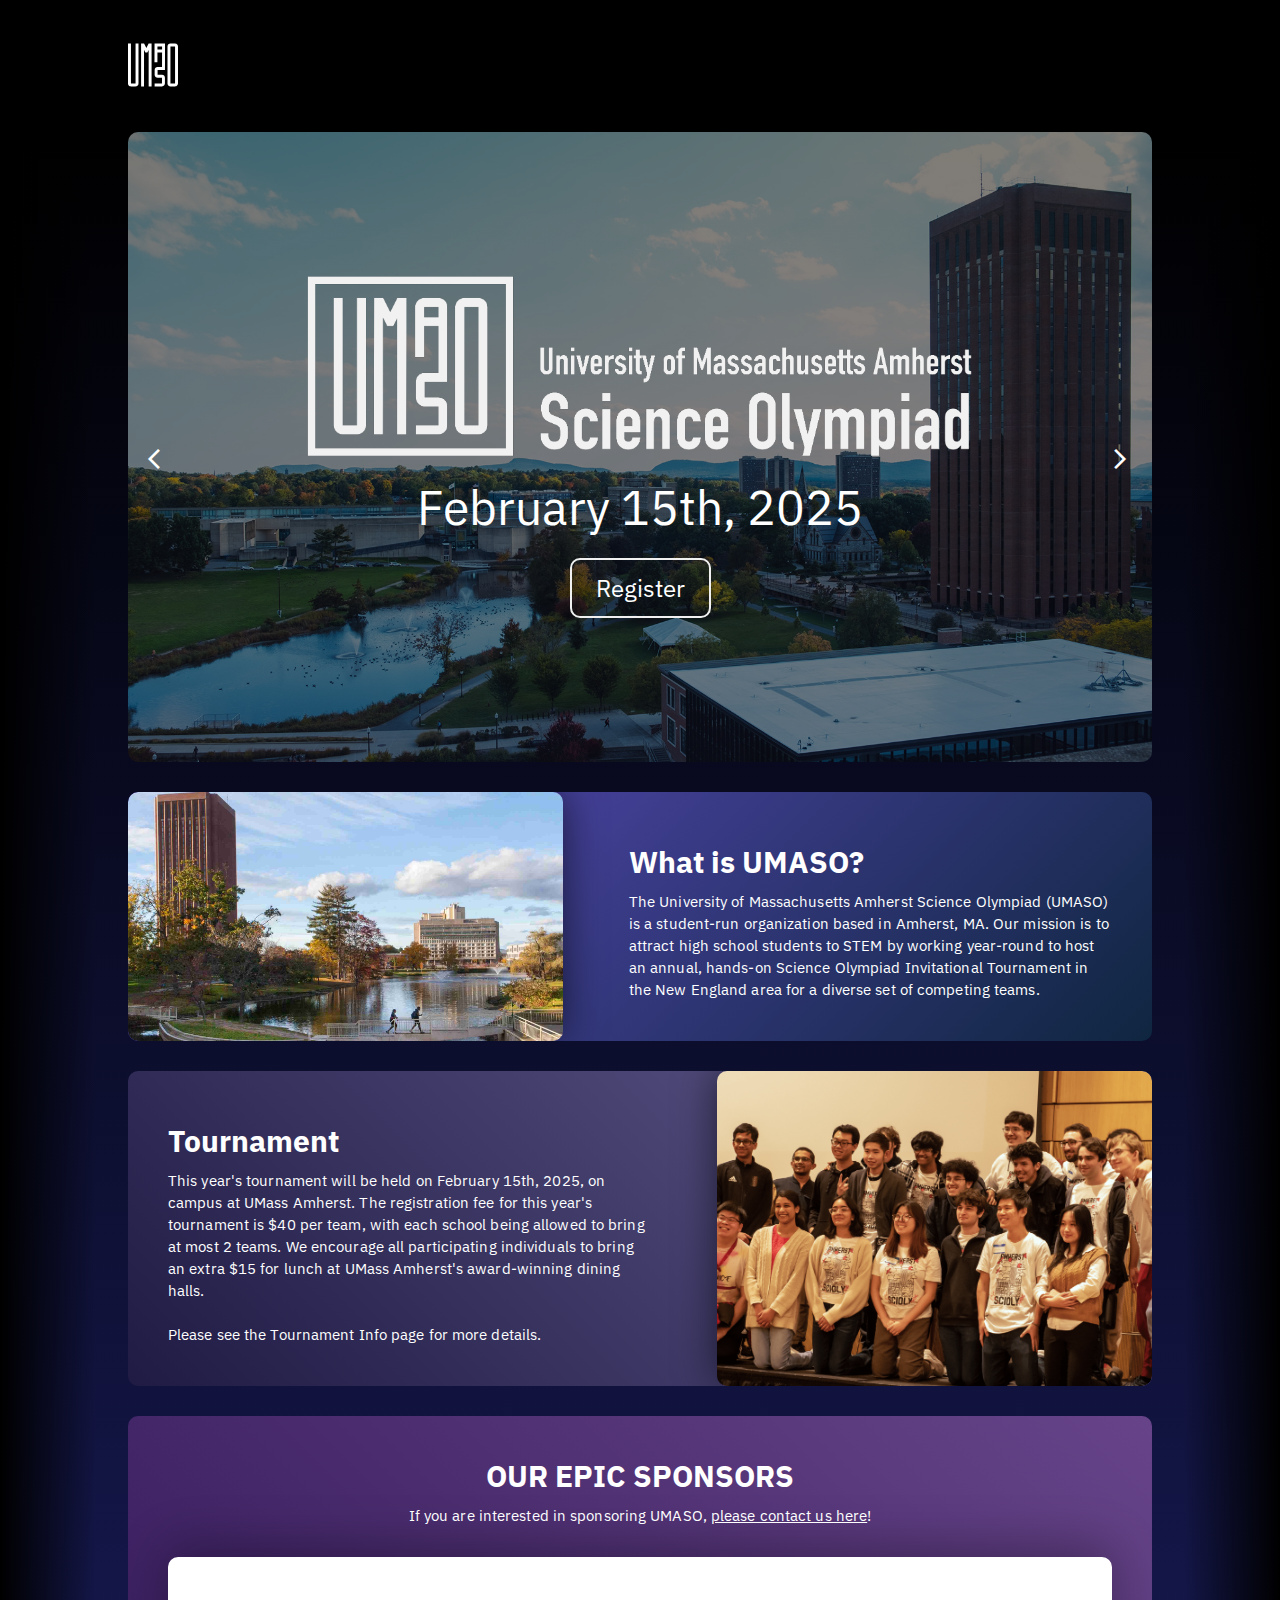
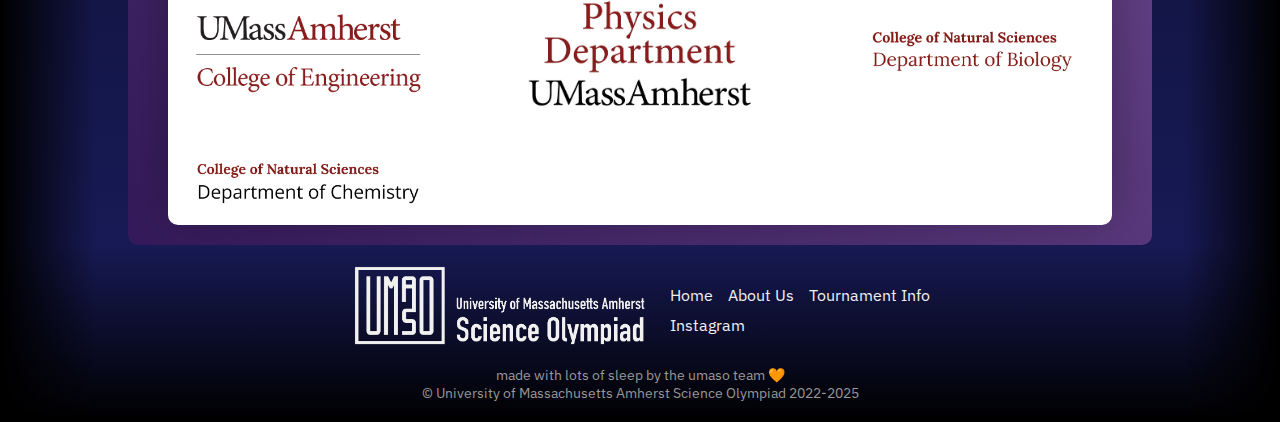
==== index.html @ 90b06471 "center footer on desktop and mobile" ====
<!DOCTYPE html>
<html lang="en">
<head>
    <meta charset="UTF-8">
    <meta name="viewport" content="width=device-width, initial-scale=1.0">
    <title>UMASO</title>
    <link rel="icon" type="image/x-icon" href="/img/umaso/favicon3.png">
    <link rel="stylesheet" href="/styles/main.css">
    <link rel="stylesheet" href="/styles/blocks.css">
    <link rel="stylesheet" href="/styles/grids.css">
    <link rel="stylesheet" href="/styles/hero.css">
    <link rel="stylesheet" href="/styles/navbar.css">
    <link rel="stylesheet" href="/styles/footer.css">
    <link rel="stylesheet" href="/styles/index.css">
    <link rel="preconnect" href="https://fonts.googleapis.com">
    <link rel="preconnect" href="https://fonts.gstatic.com" crossorigin>
    <link rel="stylesheet" href="https://fonts.googleapis.com/css2?family=IBM+Plex+Sans:ital,wght@0,100;0,200;0,300;0,400;0,500;0,600;0,700;1,100;1,200;1,300;1,400;1,500;1,600;1,700&display=swap">
    <link rel="stylesheet" href="https://fonts.googleapis.com/css2?family=Material+Symbols+Outlined:opsz,wght,FILL,GRAD@24,400,0,0" />
</head>
<body> <!-- FOUC style="visibility: hidden;"-->
    <script>0</script> <!-- fix for firefox FOUC -->
<header>
    <!-- nav bar -->
    <section id="nav">
        <div id="navbar" class="navbar"></div>
    </section>
</header>
<main>
    <!-- hero banner -->
    <section id="hero">
        <div class="hero-banner">
            <div class="slideshow-container">
                <div class="slideshow-button-container">
                    <div class="slideshow-button left-button">
                        <div class="button-icon"><span class="button-icon material-symbols-outlined">arrow_back_ios</span></div>
                        <button onclick="slideLeft()"></button>
                    </div>
                    <div class="slideshow-button right-button">
                        <div class="button-icon"><span class="button-icon material-symbols-outlined">arrow_forward_ios</span></div>
                        <button onclick="slideRight()"></button>
                    </div>
                </div>
                <div class="slide">
                    <img src="/img/banner-compressedx2.jpg" alt="umass-banner">
                </div>
                <div class="slide">
                    <img src="/img/umasoteampic2024.jpg" alt="umaso-team-pic">
                </div>
                <div class="slide">
                    <img src="/img/awards.jpg" alt="umaso-awards">
                </div>
            </div>

            <div class="hero-content">
                <div class="logo">
                    <img src="/img/umaso/UMASO-wordmark-transparent.png" alt="University of Massachusetts Science Olympiad">
                </div>
                <p>February 15th, 2025</p>
                <div class="cta">
                    <a href="#" class="cta-button" id="cta-btn">Register</a>
                </div>

            </div>
        </div>
    </section>

    <!-- what is umaso -->
    <section id="about">
        <div class="split-30-70">
            <div class="left">
                <img src="/img/umass_pond.jpg" alt="something">
            </div>
            <div class="right">
                <div class="spaced-content">
                    <h2>What is UMASO?</h2>
                    <p>The University of Massachusetts Amherst Science Olympiad (UMASO) is a student-run organization based in Amherst, MA. Our mission is to attract high school students to STEM by working year-round to host an annual, hands-on Science Olympiad Invitational Tournament in the New England area for a diverse set of competing teams.</p>
                </div>
            </div>
        </div>
    </section>

    <!-- tournament info -->
    <section id="tournament">
        <div class="split-70-30">
            <div class="left">
                <div class="spaced-content">
                    <h2>Tournament</h2>
                    <p>
                        This year's tournament will be held on February 15th, 2025, on campus at UMass Amherst. The registration fee for this year's tournament is $40 per team, with each school being allowed to bring at most 2 teams. We encourage all participating individuals to bring an extra $15 for lunch at UMass Amherst's award-winning dining halls.
                        <br><br>
                        Please see the Tournament Info page for more details.
                    </p>
                </div>
            </div>
            <div class="right">
                <img src="/img/volunteer-min.png" alt="hi">
            </div>
        </div>
    </section>

    <!-- sponsors -->
    <section id="sponsors">
        <div class="full-width">
            <div class="section-header">
                <h2>
                    OUR EPIC SPONSORS
                </h2>
                <p class="sponsor-subtitle">
                    If you are interested in sponsoring UMASO, <span class="blockspam" aria-hidden="true"><a href="fakeemail@gmail.com">fakeemail@gmail.com</a> fake-email2@umass.edu</span> <a href="mailto:umaso-rso@umass.edu">please contact us here</a><!-- fakemailthree@umaso.org -->!
                </p>
            </div>
            <div class="sponsor-image-grid">
                <div class="grid-item"><img src="/img/sponsor/coe-logo.png" alt="1" loading="lazy"></div>
                <div class="grid-item"><img src="/img/sponsor/physics-logo.png" alt="2" loading="lazy"></div>
                <div class="grid-item"><img src="/img/sponsor/bio-logo.png" alt="2" loading="lazy"></div>
                <!-- <div class="grid-item"><img src="img/sponsor/polymer-logo.png" alt="3" loading="lazy"></div> -->
                <div class="grid-item"><img src="/img/sponsor/chem-logo.png" alt="4" loading="lazy"></div>
                <!-- <div class="grid-item"><img src="img/sponsor/florrent-logo.png" alt="5" loading="lazy"></div> -->
                <!-- <div class="grid-item"><img src="img/sponsor/coe-logo.png" alt="6" loading="lazy"></div> -->
            </div>
        </div>
    </section>

</main>
<footer>
    <!-- footer -->
    <section id="foot">
        <div id="footer"></div>
    </section>
    <!-- <section id="footer">
    <div id="footer" class="footer-content"></div>
    <script>
        fetch("/footer.html")
            .then(response => response.text())
            .then(data => document.getElementById("footer").innerHTML = data);
    </script>
    </section> -->

</footer>

<script src="/js/slides.js"></script>
<script src="/js/FOUC.js"></script>
<script src="/js/page_load.js"></script>
<noscript><style>body { visibility: visible; }</style></noscript>

</body>
</html>
---- styles/main.css ----
* {
    margin: 0;
    padding: 0;
    box-sizing: border-box;
    font-family: "IBM Plex Sans", sans-serif;
}

body {
    background-color: #000000;
    overflow-x: hidden;
}

img {
    max-width: 100%;
    display: block;
}

header, main, footer {
    margin: 0;
    padding: 0;
}
---- styles/blocks.css ----
.full-width {
    width: 100%;
    background-color: white;
    padding: 20px 40px;
    border-radius: 10px;
    overflow: hidden;
    margin: 0px 0px;
}

.img-block {
    width: 100%;
    border-radius: 10px;
    overflow: hidden;
    margin: 10px 0px;
}

.img-block img {
    max-height: 300px;
    width: 100%;
    object-fit: cover;
    transform: none;
}

/* shared styles for flexboxes */
.split-30-70, .split-70-30, .split-50-50{
    display: flex;
    flex-wrap: wrap;
    overflow: hidden;
    justify-content: space-between;
    margin: 20px 0px;
    border-radius: 10px;
}

/**********************************************ADDED CSS*****************************************************************/
.split-50-50 .inner-div{
    background-color: #201b44;
    background-image: linear-gradient(45deg, #201b44, #655f92);
    color: white;
    width: 100%;
}
.split-50-50 .left,
.split-50-50 .right {
    flex: 1 0 50%;
    border-radius: 10px;
    overflow: hidden;
    /* margin: 3px 0px; */
    order: 1;
}
.accordion-item{
    --bs-accordion-bg:#201b44;
    --bs-accordion-btn-color: white;
	--bs-accordion-btn-bg: #201b44;
	--bs-accordion-active-color: violet;
	--bs-accordion-active-bg: #201b44;
    border-color: #655f92;
    outline: none;
}
.accordion-body, .accordion{
    background-color: #C772C7;
    color: #201b44;
}
.faq-question{
    margin-bottom: 1rem;
}
.faq-question h3{
    color: #C772C7;
    text-decoration: underline;
    text-underline-offset: 5px;
    padding-bottom: 15px;
}
.faq-question p{
    margin-left: 2px;
    padding-left: 15px;
    border-left: 5px solid #E2B6E2;
    word-spacing: 3px;
    color: #F9F0F9;
    background-color: #676293;
    border-top-right-radius: 15px;
    padding: 10px;
}
.faq-question a{
    text-transform: uppercase;
    font-size: 0.75rem;
    text-decoration: underline;
    text-underline-offset: 2px;
    color: #EEA6F2;
}
.border_everything{
    /* border: 1px solid red; */
    display: flex;
    justify-content: center;
    gap:2rem;
    margin-bottom: 2rem;
    flex-basis: 50%;
}
.border_everything *{
    /* border: 1px solid red; */
    flex-basis: 50%;

}
.event-image{
    background-image: url('https://images.squarespace-cdn.com/content/v1/61e877d7287f1a21357d5b08/93edd94b-eee1-4b0a-80b0-dacbdbe9442c/flat-colorful-design-concept-for-assessment-infographic-idea-of-vector-id1089162344.jpeg');
    background-position: 30%;
    background-size: contain;
    background-repeat: no-repeat;
    height: 300px;
    flex-basis: 50%;
    /* border: 1px solid gray; */
}
.event-memebers{
    text-align: left;
}
.event-memebers h3{
    color: #201b44;
    text-transform: uppercase;
    letter-spacing: 1.5px;
    /* text-decoration: underline;
    text-underline-offset: 6px; */
}
.event-name {
    padding: 0.6rem 0rem;
}
.event-memebers hr{
    margin-top: 5px;
    border: 2.5px solid #201b44;
    /* color: #201b44;
    height: 5px; */
}
.event-memebers p{
    border-left: 5px solid #9F9DE9;
    padding: 0px 5px;
    margin-bottom: 5px;
}
.event-memebers a{
    color: rgb(174, 174, 174);
    margin-left: 1rem;
}
/**********************************************COMPLETED CSS*****************************************************************/

.split-30-70 img, .split-70-30 img {
    max-height: 300px;
    width: 100%;
    object-fit: cover;
    transform: none;
}

.spaced-content {
    padding: 25px;
}

.spaced-content h2 {
    margin-bottom: 10px;
}

/* all split section */
.split-30-70 .left,
.split-30-70 .right,
.split-70-30 .left,
.split-70-30 .right{
    flex: 1 0 100%;
    border-radius: 10px;
    overflow: hidden;
    /* margin: 3px 0px; */
    order: 1;
}

.split-30-70 .left {
    box-shadow: 0 -2px 40px rgba(0,0,0, 0.6);
}

.split-70-30 .right {
    box-shadow: 0 -2px 40px rgba(0,0,0, 0.6);
}

/*smaller sections*/
.split-30-70 .left, .split-70-30 .right {
    order: 2;
}

.section-header {
    text-align: center;
    margin: 20px 0px 30px 0px;
}

/* small banner for about, tournament */

.small-banner {
    position: relative;
    width: 100%;
    margin-bottom: 20px;
}

.small-banner img {
    object-fit: cover;
    width: 100%;
    height: 100%;
    transform: none;
    filter: brightness(50%);
    
}

.small-banner h1 {
    position: absolute;
    text-align: center;
    top: 50%;
    left: 50%;
    transform: translate(-50%, -50%);
    z-index: 2;
    color: white;
}

.small-banner .banner-img {
    border-radius: 20px;
    overflow: hidden;
    height: 300px;
    width: 100%;
    box-shadow: 0 -2px 20px rgba(0,0,0, 0.6);
    background-color: black;
    object-fit: cover;
}

/* .small-banner h3 {
    position: absolute;
    text-align: center;
    top: 70%;
    left: 50%;
    transform: translate(-50%, -50%);
    z-index: 2;
    color: white;
    font-weight: 400;
} */

@media screen and (min-width: 768px) {
    .split-30-70, .split-70-30 {
        margin: 30px 0px 0px;
    }

    .full-width {
        margin: 30px 0px 0px;
    }

    .split-30-70 .left, .split-70-30 .right {
        flex: 0 0 42.5%;
        order: 1;
    }
    
    .split-30-70 .right, .split-70-30 .left {
        flex: 0 0 55%;
        order: 1;
    }

    .split-30-70 img, .split-70-30 img {
        height: 100%;
        max-height: 100%;
    }

    .spaced-content {
        padding: 40px;
    }
}

.split-30-70 p, .split-70-30 p, .full-width p {
    line-height: 22px;
    letter-spacing: 0.1px;
}

@media screen and (min-width: 1024px) {
    .split-30-70 h2, .split-70-30 h2, .full-width h2 {
        font-size: 30px;
        margin: 40px 0px 10px;
    }
}
---- styles/grids.css ----
.sponsor-image-grid {
    display: grid;
    grid-template-columns: 1fr;
    gap: 50px;
    padding: 40px 0 20px 0;
    border-radius: 10px;
    box-shadow: 0 -10px 50px rgba(0,0,0, 0.3);
}

.sponsor-image-grid .grid-item {
    /* width: 100%; */
    height: auto;
    display: flex;
    justify-content: center;
    align-items: center;
}

.sponsor-image-grid .grid-item img {
    /* width: 100%; */
    /* height: auto; */
    max-height: 150px;
    max-width: 50%;
    display: block;
    object-fit: contain;
}

@media screen and (min-width: 768px) {
    .sponsor-image-grid {
        grid-template-columns: repeat(2, 1fr);
    }
    .sponsor-image-grid .grid-item img {
        max-width: 60%;
    }
}

@media screen and (min-width: 1024px) {
    .sponsor-image-grid {
        grid-template-columns: repeat(3, 1fr);
    }
    .sponsor-image-grid .grid-item img {
        max-width: 80%;
    }
}
---- styles/hero.css ----
.hero-banner {
    position: relative;
    height: 70vh;
    min-height: 500px;
    display: flex;
    align-items: center;
    justify-content: center;
    border-radius: 10px;
    overflow: hidden;
}

.slideshow-container {
    width: 100%;
    height: 100%;
    position: relative;
}

.slideshow-button-container {
    z-index: 1;
    color: white;
}

.slideshow-button button {
    position: absolute;
    height: 100%;
    background: none;
    width: 5%;
    border: none;
    opacity: 0;
    transition: 0.5s;
    z-index: 2;
}

.slideshow-button-container .slideshow-button button:hover {
    opacity: 1;
    cursor: pointer;
}

.left-button button {
    background-image: linear-gradient(to right, rgba(255, 255, 255, 0.1), transparent);
    left: 0;
}

.right-button button {
    background-image: linear-gradient(to left, rgba(255, 255, 255, 0.1), transparent);
    right: 0;
}

.slideshow-button span {
    position: absolute;
    top: 50%;
    z-index: 2;
}

.left-button span {
    left: 2%;
}

.right-button span {
    right: 2%;
}

.slide {
    width: 100%;
    height: 100%;
    position: absolute;
    top: 0;
    left: 0;
    right: 0;
    bottom: 0;
    opacity: 0;
    transition: 0.5s ease-in-out;
    transform: translateX(-100%);
}

.slide.initial {
    opacity: 0.5;
    transform: translateX(0);
    transition: none;
}

.slide.active {
    opacity: 0.5;
    transform: translateX(0);
}

.slide.previous {
    transform: translateX(100%);
}

.slide img {
    width: 100%;
    height: 100%;
    object-fit: cover;
}

.hero-content {
    position: absolute;
    text-align: center;
    color: white;
    z-index: 1;
    padding: 0 20px;
}

.hero-content .logo {
    margin-bottom: 1rem;
    margin-left: auto;
    margin-right: auto;
}

.hero-content p {
    font-size: 3rem;
    margin-bottom: 1rem;
}

.hero-content .cta {
    text-align: center;
    z-index: 1;
}

.hero-content .cta-button {
    display: inline-block;
    padding: 12px 24px;
    margin: 4px;
    border: 2px solid #f0f0f0;
    color: white;
    text-decoration: none;
    font-size: 1.5rem;
    transition: 0.5s ease;
    border-radius: 10px;
}

.hero-content .cta-button:hover {
    background-color: rgba(0, 0, 0, 0.5);
}

@media screen and (min-width: 768px) {
    .hero-content {
        /* position: absolute;
        top: auto;
        bottom: 100px;
        left: 0;
        right: 0; */
        text-align: center;
        z-index: 1;
    }

    .hero-content .logo {
        width: 70%;
    }

    .hero-content .cta {
        text-align: center;
    }
}
---- styles/navbar.css ----
.navbar {
    position: relative;
    display: flex;
    justify-content: center;
    align-items: center;
    margin: 20px 0px;
    height: 92px;
}

.navbar-content {
    width: 100%;
    position: relative;
    text-align: center;
    display: grid;
    grid-template-columns: auto 1fr auto;
    padding: 10px 0px;
    border-radius: 10px;
    z-index: 4;
    max-height: 72px;
    /* background-color: black; */
    background-color: none;
}

.navbar-back {
    position: fixed;
    top: 0;
    left: 0;
    height: 0vh;
    width: 100%;
    z-index: 3;
    transition: 0.4s ease-in;
    background-color: black;
}

.navbar-back.active-menu {
    height: 100vh;
}

.navbar-logo {
    width: 50px;
}

.navbar-links {
    transition: opacity 0.4s ease-out, top 0.4s ease 0.4s;
    opacity: 1;
    position: relative;
    display: flex;
    justify-content: center;
    overflow: hidden;
    top: 0%;
}

.navbar-links.hidden {
    opacity: 0;
}

.navbar-links.active-menu {
    transition: top 0.4s ease, opacity 0.4s ease 0.4s;
    opacity: 1;
    top: 150%;
}

.navbar-links ul {
    list-style: none;
    margin: 10px;
    padding: 0;
    display: flex;
    flex-direction: column;
    font-size: 17px;
    height: 100%;
    /* transition: all 0.4s ease 0.4s; */
}

.navbar-links.active-menu ul {
    opacity: 1;
    font-size: 25px;
    max-height: 200px;
}

.navbar-links ul.horizontal {
    flex-direction: row;
}

.navbar-links.active-menu ul.vertical {
    flex-direction: column;
}

.navbar-links ul li {
    margin: 5px 15px;
    height: 100%;
    text-align: left;
    white-space: nowrap;
}

.navbar-links ul li a {
    color: #fff;
    text-decoration: none;
    transition: 0.4s ease;
}

.navbar-links ul li a:hover {
    color: #d62121;
}

.navbar-toggle {
    cursor:pointer;
    user-select: none;
    width: 100%;
    position: relative;
    transition: 0.4s;
    display: flex;
    margin-top: 9px;
    /* justify-content: center; */
    /* align-items: center; */
    flex-direction: column;
}

.navbar-toggle div {
    display: block;
    width: 35px;
    height: 5px;
    background-color: white;
    margin: 3px 0px;
    border-radius: 2px;
    transition: 0.4s;
}

.active-menu #bar1 {
    transform: translate(0, 11px) rotate(45deg);
}

.active-menu #bar2 {
    opacity: 0;
}

.active-menu #bar3 {
    transform: translate(0, -11px) rotate(-45deg);
}

@media screen and (min-width: 768px) {
    .navbar-links {
        transition: 0.4s ease-out;
    }

    .navbar-links ul {
        display: flex;
    }

    .navbar-content {
        width: 90%;
    }

    .navbar-toggle {
        opacity: 0;
        transition: 0.4s ease-out;
        cursor: pointer;
        user-select: none;
        pointer-events: none;
    }

    .navbar-content {
        padding: 10px 0px;
    }
}

@media screen and (min-width: 1024px) {
    .navbar-content {
        width: 80%;
    }
}
---- styles/footer.css ----
#footer {
    background-color: none;
    padding: 20px 40px;
    margin-top: auto;
    display: flex; 
    justify-content: center;
    align-items: center;
    flex-direction: column;
    /* margin: auto; */
}

#footer .copyright {
    width: 100%;
    text-align: center;
    margin-top: 20px;
    font-size: 14px;
    color: #999;
}

.footer-content {
    max-width: 100%;
    /* margin: 10px auto 0 auto; */
    display: flex;
    flex-wrap: wrap;
    flex-direction: column;
    /* justify-content: space-between; */
    align-items: center;
    color: #fff;
}

.footer-content .logo {
    font-size: 24px;
    font-weight: bold;
    /* margin-right: 20px; */
}

.footer-content .logo img {
    width: 300px;
}

.footer-links {
    display: flex;
    flex-direction: column;
}

.footer-links .page-links, .footer-links .social-links {
    display: flex;
    gap: 15px;
    margin-top: 10px;
}

.footer-links .page-links a, .footer-links .social-links a {
    color: #f0f0f0;
    text-decoration: none;
    transition: 0.4s ease;
}

.footer-links .page-links a:hover, .footer-links .social-links a:hover {
    color: #d62121;
}

@media screen and (min-width: 768px) {
    .footer-content {
        max-width: 90%;
        flex-direction: row;
        gap: 20px;
    }
}

@media screen and (min-width: 1024px) {
    .footer-content {
        max-width: 80%;
    }
}
---- styles/index.css ----
main {
    padding: 0% 5%;
    font-size: 14px;
}

.split-30-70 p, .split-70-30 p, .full-width p, .split-30-70 li, .split-70-30 li, .full-width li {
    line-height: 22px;
    letter-spacing: 0.1px;
}

header {
    padding: 0% 5%;
}

@media screen and (min-width: 768px) {
    header {
        padding: 0%;
    }

    main {
        padding: 0 5%;
        font-size: 14.5px;
        background-image: linear-gradient(black, #171a54);
    }

    #footer {
        background-image: 
            linear-gradient(#171a54, #000000);
    }
}

@media screen and (min-width: 1024px) {
    main {
        padding: 0 10%;
        font-size: 15px;
        background-image: 
            linear-gradient(to right, black 0%, transparent 7.5%, transparent 92.5%, black 100%),
            linear-gradient(black, #171a54);
    }

    #footer {
        background-image: 
            linear-gradient(to right, black 0%, transparent 7.5%, transparent 92.5%, black 100%),
            linear-gradient(#171a54, #000000);
    }

    .split-30-70 h2, .split-70-30 h2, .full-width h2 {
        font-size: 30px;
        margin: 10px 0px 10px;
    }
}

@media screen and (min-width: 1600px) {
    body {
        max-width: 1600px;
        margin: 0 auto;
    }
}

/* #sponsors .sponsor-subtitle {
    color: #808080;
} */

/* #about .split-30-70 .left {
    background-color: #ed5053;
} */

/* #about .split-30-70 .right {
    background-color: rgb(136, 28, 28);
    background-color: #b82318;
    color: white;
} */

span.blockspam {
    display: none;
}

a {
    color: white;
}

#about .split-30-70 {
    /* background-color: #ed5053; */
    background-color: #201b44;
    /* background-image: linear-gradient(-45deg, #201b44, #655f92); */
    background-image: linear-gradient(-45deg, #0f2640, #4f45aa 80%);
    color: white;
}

#tournament .split-70-30 {
    /* background-color: #ed5053; */
    background-color: #201b44;
    background-image: linear-gradient(45deg, #201b44, #655f92);
    color: white;
}

#tournament .split-70-30 h2 {
    color: #ff3a44;
    color: white;
}

#about .split-30-70 h2 {
    color: #ff3a44;
    color: white;
}

/* #tournament .split-70-30 .left {
    background-color: white;
    color: rgb(136, 28, 28);
    color: #b82318;
}

#tournament .split-70-30 .right {
    background-color: #9674e1;
} */

#sponsors .full-width {
    /* background-color: #595481; */
    background-image: linear-gradient(45deg, #341a5a, #674489);
    color: white;
}

#sponsors .full-width h2 {
    color: white;
}

#sponsors .full-width .sponsor-image-grid {
    background-color: white;
}

#registration .split-70-30 {
    background-color: #201b44;
    /* background-image: linear-gradient(-45deg, #0f2640, #4f45aa 80%); */
    background-image: linear-gradient(-45deg, #154882, #7a70cd 80%);
    color: white;
}

#format .split-30-70 {
    background-color: #201b44;
    background-image: linear-gradient(45deg, #8b5272, #2a2458);
    color: white;
}

#merch .split-70-30 {
    background-color: #201b44;
    background-image: linear-gradient(45deg, #8c215e, #250743);
    color: white;
}

/* color scheme:
- red: #F5373B
- blue: #3C9FD9
- light gray: #f0f0f0
- gray: #e0e0e0 
- dark gray: #808080
- dark navy/purple: #15163B*/
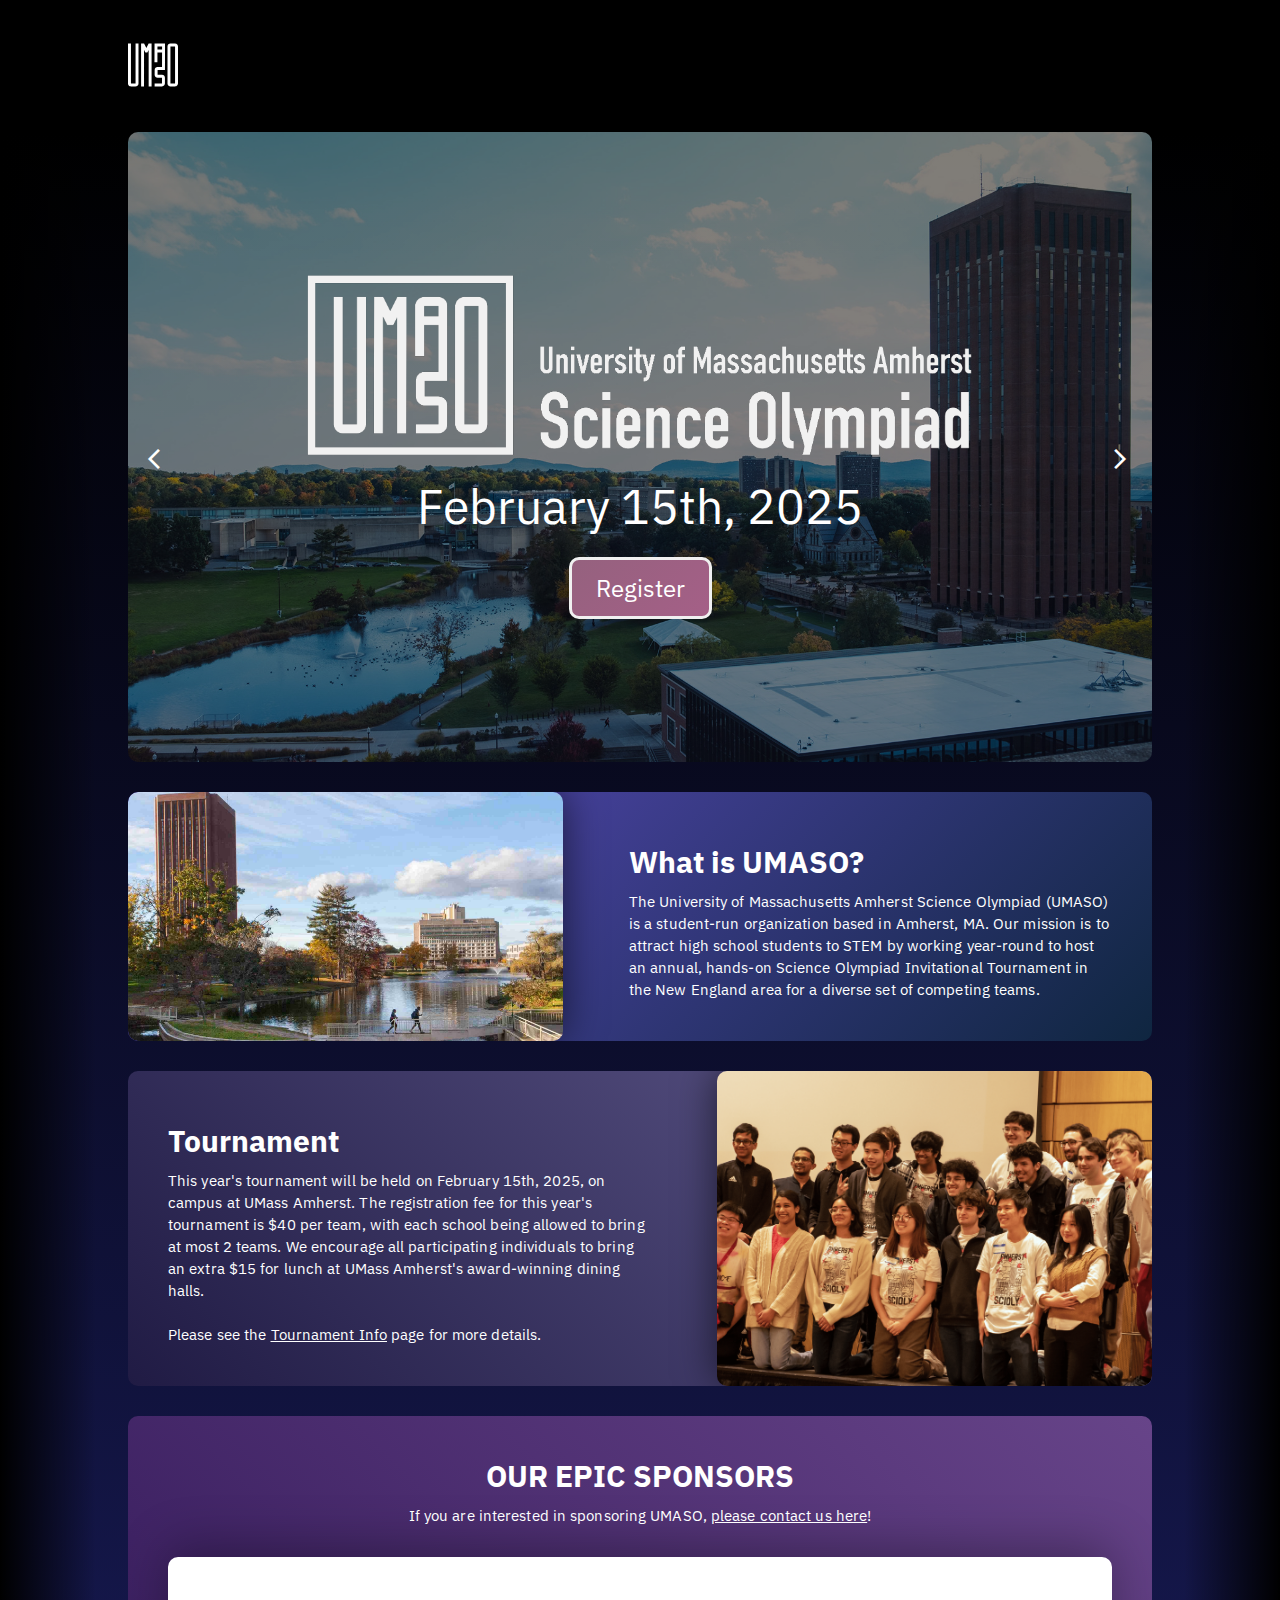
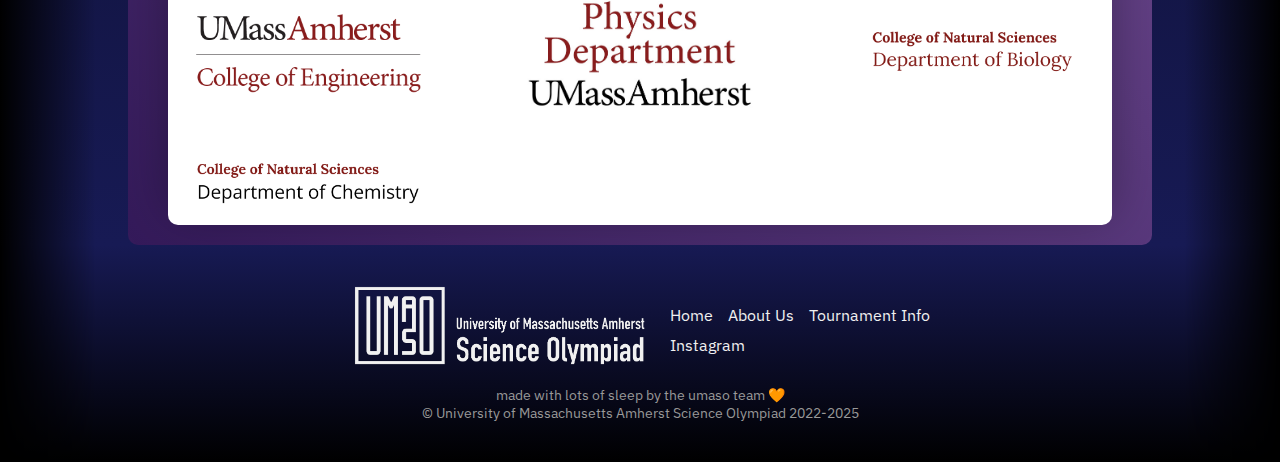
==== commit 4af47e49: "rename lots of css classes and reorganize css, also add styling to buttons on home hero" ====
--- a/index.html
+++ b/index.html
@@ -21,13 +21,13 @@
     <script>0</script> <!-- fix for firefox FOUC -->
 <header>
     <!-- nav bar -->
-    <section id="nav">
-        <div id="navbar" class="navbar"></div>
+    <section class="home-navbar">
+        <div id="navbar-container" class="navbar"></div>
     </section>
 </header>
 <main>
     <!-- hero banner -->
-    <section id="hero">
+    <section class="home-hero">
         <div class="hero-banner">
             <div class="slideshow-container">
                 <div class="slideshow-button-container">
@@ -57,7 +57,7 @@
                 </div>
                 <p>February 15th, 2025</p>
                 <div class="cta">
-                    <a href="#" class="cta-button" id="cta-btn">Register</a>
+                    <a href="#" class="cta-button cta-button-fill" id="cta-btn">Register</a>
                 </div>
 
             </div>
@@ -65,7 +65,7 @@
     </section>
 
     <!-- what is umaso -->
-    <section id="about">
+    <section class="home-about">
         <div class="split-30-70">
             <div class="left">
                 <img src="/img/umass_pond.jpg" alt="something">
@@ -80,7 +80,7 @@
     </section>
 
     <!-- tournament info -->
-    <section id="tournament">
+    <section class="home-tournament">
         <div class="split-70-30">
             <div class="left">
                 <div class="spaced-content">
@@ -88,7 +88,7 @@
                     <p>
                         This year's tournament will be held on February 15th, 2025, on campus at UMass Amherst. The registration fee for this year's tournament is $40 per team, with each school being allowed to bring at most 2 teams. We encourage all participating individuals to bring an extra $15 for lunch at UMass Amherst's award-winning dining halls.
                         <br><br>
-                        Please see the Tournament Info page for more details.
+                        Please see the <a href="/tournament/">Tournament Info</a> page for more details.
                     </p>
                 </div>
             </div>
@@ -99,7 +99,7 @@
     </section>
 
     <!-- sponsors -->
-    <section id="sponsors">
+    <section class="home-sponsors">
         <div class="full-width">
             <div class="section-header">
                 <h2>
@@ -123,19 +123,9 @@
 
 </main>
 <footer>
-    <!-- footer -->
-    <section id="foot">
-        <div id="footer"></div>
+    <section class="home-footer">
+        <div id="footer-container" class="footer"></div>
     </section>
-    <!-- <section id="footer">
-    <div id="footer" class="footer-content"></div>
-    <script>
-        fetch("/footer.html")
-            .then(response => response.text())
-            .then(data => document.getElementById("footer").innerHTML = data);
-    </script>
-    </section> -->
-
 </footer>
 
 <script src="/js/slides.js"></script>
--- a/styles/main.css
+++ b/styles/main.css
@@ -5,9 +5,22 @@
     font-family: "IBM Plex Sans", sans-serif;
 }
 
+header {
+    padding: 0% 5%;
+}
+
+main {
+    padding: 0% 5%;
+    font-size: 14px;
+}
+
 body {
     background-color: #000000;
     overflow-x: hidden;
+}
+
+footer {
+    padding: 0;
 }
 
 img {
@@ -15,7 +28,20 @@
     display: block;
 }
 
-header, main, footer {
-    margin: 0;
-    padding: 0;
+a {
+    color: white;
+}
+
+a:hover {
+    color: #ed5053;
+}
+
+h2 {
+    font-size: 25px;
+    margin: 10px 0px 10px;
+}
+
+.split-30-70 p, .split-70-30 p, .full-width p, .split-30-70 li, .split-70-30 li, .full-width li {
+    line-height: 22px;
+    letter-spacing: 0.1px;
 }--- a/styles/blocks.css
+++ b/styles/blocks.css
@@ -230,6 +230,12 @@
     font-weight: 400;
 } */
 
+.three-column {
+    display: flex;
+    justify-content: space-between;
+    align-items: center;
+}
+
 @media screen and (min-width: 768px) {
     .split-30-70, .split-70-30 {
         margin: 30px 0px 0px;
--- a/styles/hero.css
+++ b/styles/hero.css
@@ -1,4 +1,4 @@
-.hero-banner {
+.home-hero .hero-banner {
     position: relative;
     height: 70vh;
     min-height: 500px;
@@ -8,19 +8,16 @@
     border-radius: 10px;
     overflow: hidden;
 }
-
-.slideshow-container {
+.home-hero .slideshow-container {
     width: 100%;
     height: 100%;
     position: relative;
 }
-
-.slideshow-button-container {
+.home-hero .slideshow-button-container {
     z-index: 1;
     color: white;
 }
-
-.slideshow-button button {
+.home-hero .slideshow-button button {
     position: absolute;
     height: 100%;
     background: none;
@@ -30,37 +27,30 @@
     transition: 0.5s;
     z-index: 2;
 }
-
-.slideshow-button-container .slideshow-button button:hover {
+.home-hero .slideshow-button-container .slideshow-button button:hover {
     opacity: 1;
     cursor: pointer;
 }
-
-.left-button button {
+.home-hero .left-button button {
     background-image: linear-gradient(to right, rgba(255, 255, 255, 0.1), transparent);
     left: 0;
 }
-
-.right-button button {
+.home-hero .right-button button {
     background-image: linear-gradient(to left, rgba(255, 255, 255, 0.1), transparent);
     right: 0;
 }
-
-.slideshow-button span {
+.home-hero .slideshow-button span {
     position: absolute;
     top: 50%;
     z-index: 2;
 }
-
-.left-button span {
+.home-hero .left-button span {
     left: 2%;
 }
-
-.right-button span {
+.home-hero .right-button span {
     right: 2%;
 }
-
-.slide {
+.home-hero .slide {
     width: 100%;
     height: 100%;
     position: absolute;
@@ -72,75 +62,81 @@
     transition: 0.5s ease-in-out;
     transform: translateX(-100%);
 }
-
-.slide.initial {
+.home-hero .slide.initial {
     opacity: 0.5;
     transform: translateX(0);
     transition: none;
 }
-
-.slide.active {
+.home-hero .slide.active {
     opacity: 0.5;
     transform: translateX(0);
 }
-
-.slide.previous {
+.home-hero .slide.previous {
     transform: translateX(100%);
 }
-
-.slide img {
+.home-hero .slide img {
     width: 100%;
     height: 100%;
     object-fit: cover;
 }
-
-.hero-content {
+.home-hero .hero-content {
     position: absolute;
     text-align: center;
     color: white;
     z-index: 1;
     padding: 0 20px;
 }
-
-.hero-content .logo {
+.home-hero .hero-content .logo {
     margin-bottom: 1rem;
     margin-left: auto;
     margin-right: auto;
 }
-
-.hero-content p {
+.home-hero .hero-content p {
     font-size: 3rem;
     margin-bottom: 1rem;
 }
-
-.hero-content .cta {
+.home-hero .hero-content .cta {
     text-align: center;
     z-index: 1;
 }
-
-.hero-content .cta-button {
+.home-hero .hero-content .cta-button {
     display: inline-block;
     padding: 12px 24px;
     margin: 4px;
-    border: 2px solid #f0f0f0;
+    border: 3px solid #f0f0f0;
     color: white;
     text-decoration: none;
     font-size: 1.5rem;
+    font-weight: 400;
     transition: 0.5s ease;
     border-radius: 10px;
+    /* background-image: linear-gradient(-45deg, rgba(21, 72, 130, 0.9), rgba(122, 112, 205, 0.9) 80%); */
+    background: linear-gradient(-45deg, rgb(79, 69, 170, 0.6), rgb(103, 68, 137, 0.8), rgb(140, 33, 94, 0.7), rgb(139, 82, 114, 0.9));
+    background-size: 400% 400%;
+    animation: gradient 8s ease infinite;
+    background-color: rgba(240, 240, 240, 1);
 }
 
-.hero-content .cta-button:hover {
-    background-color: rgba(0, 0, 0, 0.5);
+.home-hero .hero-content .cta-button:hover {
+    animation: gradient 4s ease infinite;
+    background-color: rgba(0, 0, 0, 1);
+    color: white;
+}
+
+@keyframes gradient {
+	0% {
+		background-position: 0% 50%;
+	}
+	50% {
+		background-position: 100% 50%;
+	}
+	100% {
+		background-position: 0% 50%;
+	}
 }
 
 @media screen and (min-width: 768px) {
     .hero-content {
-        /* position: absolute;
-        top: auto;
-        bottom: 100px;
-        left: 0;
-        right: 0; */
         text-align: center;
         z-index: 1;
     }
--- a/styles/navbar.css
+++ b/styles/navbar.css
@@ -17,7 +17,6 @@
     border-radius: 10px;
     z-index: 4;
     max-height: 72px;
-    /* background-color: black; */
     background-color: none;
 }
 
@@ -32,7 +31,7 @@
     background-color: black;
 }
 
-.navbar-back.active-menu {
+.navbar-back.navbar-active-menu {
     height: 100vh;
 }
 
@@ -54,7 +53,7 @@
     opacity: 0;
 }
 
-.navbar-links.active-menu {
+.navbar-links.navbar-active-menu {
     transition: top 0.4s ease, opacity 0.4s ease 0.4s;
     opacity: 1;
     top: 150%;
@@ -71,7 +70,7 @@
     /* transition: all 0.4s ease 0.4s; */
 }
 
-.navbar-links.active-menu ul {
+.navbar-links.navbar-active-menu ul {
     opacity: 1;
     font-size: 25px;
     max-height: 200px;
@@ -81,7 +80,7 @@
     flex-direction: row;
 }
 
-.navbar-links.active-menu ul.vertical {
+.navbar-links.navbar-active-menu ul.vertical {
     flex-direction: column;
 }
 
@@ -110,8 +109,6 @@
     transition: 0.4s;
     display: flex;
     margin-top: 9px;
-    /* justify-content: center; */
-    /* align-items: center; */
     flex-direction: column;
 }
 
@@ -125,15 +122,15 @@
     transition: 0.4s;
 }
 
-.active-menu #bar1 {
+.navbar-active-menu #bar1 {
     transform: translate(0, 11px) rotate(45deg);
 }
 
-.active-menu #bar2 {
+.navbar-active-menu #bar2 {
     opacity: 0;
 }
 
-.active-menu #bar3 {
+.navbar-active-menu #bar3 {
     transform: translate(0, -11px) rotate(-45deg);
 }
 
--- a/styles/footer.css
+++ b/styles/footer.css
@@ -1,6 +1,6 @@
-#footer {
+.footer {
     background-color: none;
-    padding: 20px 40px;
+    padding: 40px 40px;
     margin-top: auto;
     display: flex; 
     justify-content: center;
@@ -9,7 +9,7 @@
     /* margin: auto; */
 }
 
-#footer .copyright {
+.footer .copyright {
     width: 100%;
     text-align: center;
     margin-top: 20px;
--- a/styles/index.css
+++ b/styles/index.css
@@ -1,17 +1,3 @@
-main {
-    padding: 0% 5%;
-    font-size: 14px;
-}
-
-.split-30-70 p, .split-70-30 p, .full-width p, .split-30-70 li, .split-70-30 li, .full-width li {
-    line-height: 22px;
-    letter-spacing: 0.1px;
-}
-
-header {
-    padding: 0% 5%;
-}
-
 @media screen and (min-width: 768px) {
     header {
         padding: 0%;
@@ -23,7 +9,7 @@
         background-image: linear-gradient(black, #171a54);
     }
 
-    #footer {
+    .footer {
         background-image: 
             linear-gradient(#171a54, #000000);
     }
@@ -38,7 +24,7 @@
             linear-gradient(black, #171a54);
     }
 
-    #footer {
+    .footer {
         background-image: 
             linear-gradient(to right, black 0%, transparent 7.5%, transparent 92.5%, black 100%),
             linear-gradient(#171a54, #000000);
@@ -57,29 +43,11 @@
     }
 }
 
-/* #sponsors .sponsor-subtitle {
-    color: #808080;
-} */
-
-/* #about .split-30-70 .left {
-    background-color: #ed5053;
-} */
-
-/* #about .split-30-70 .right {
-    background-color: rgb(136, 28, 28);
-    background-color: #b82318;
-    color: white;
-} */
-
-span.blockspam {
+.home-sponsors .sponsor-subtitle .blockspam {
     display: none;
 }
 
-a {
-    color: white;
-}
-
-#about .split-30-70 {
+.home-about .split-30-70 {
     /* background-color: #ed5053; */
     background-color: #201b44;
     /* background-image: linear-gradient(-45deg, #201b44, #655f92); */
@@ -87,66 +55,37 @@
     color: white;
 }
 
-#tournament .split-70-30 {
+.home-tournament .split-70-30 {
     /* background-color: #ed5053; */
     background-color: #201b44;
     background-image: linear-gradient(45deg, #201b44, #655f92);
     color: white;
 }
 
-#tournament .split-70-30 h2 {
-    color: #ff3a44;
+/* .home-tournament .split-70-30 h2 {
     color: white;
 }
 
-#about .split-30-70 h2 {
-    color: #ff3a44;
+.home-about .split-30-70 h2 {
     color: white;
-}
-
-/* #tournament .split-70-30 .left {
-    background-color: white;
-    color: rgb(136, 28, 28);
-    color: #b82318;
-}
-
-#tournament .split-70-30 .right {
-    background-color: #9674e1;
 } */
 
-#sponsors .full-width {
+.home-sponsors .full-width {
     /* background-color: #595481; */
     background-image: linear-gradient(45deg, #341a5a, #674489);
     color: white;
 }
 
-#sponsors .full-width h2 {
+/* .home-sponsors .full-width h2 {
     color: white;
-}
+} */
 
-#sponsors .full-width .sponsor-image-grid {
+.home-sponsors .full-width .sponsor-image-grid {
     background-color: white;
 }
 
-#registration .split-70-30 {
-    background-color: #201b44;
-    /* background-image: linear-gradient(-45deg, #0f2640, #4f45aa 80%); */
-    background-image: linear-gradient(-45deg, #154882, #7a70cd 80%);
-    color: white;
-}
 
-#format .split-30-70 {
-    background-color: #201b44;
-    background-image: linear-gradient(45deg, #8b5272, #2a2458);
-    color: white;
-}
-
-#merch .split-70-30 {
-    background-color: #201b44;
-    background-image: linear-gradient(45deg, #8c215e, #250743);
-    color: white;
-}
-
+/* this is just not true lmao */
 /* color scheme:
 - red: #F5373B
 - blue: #3C9FD9
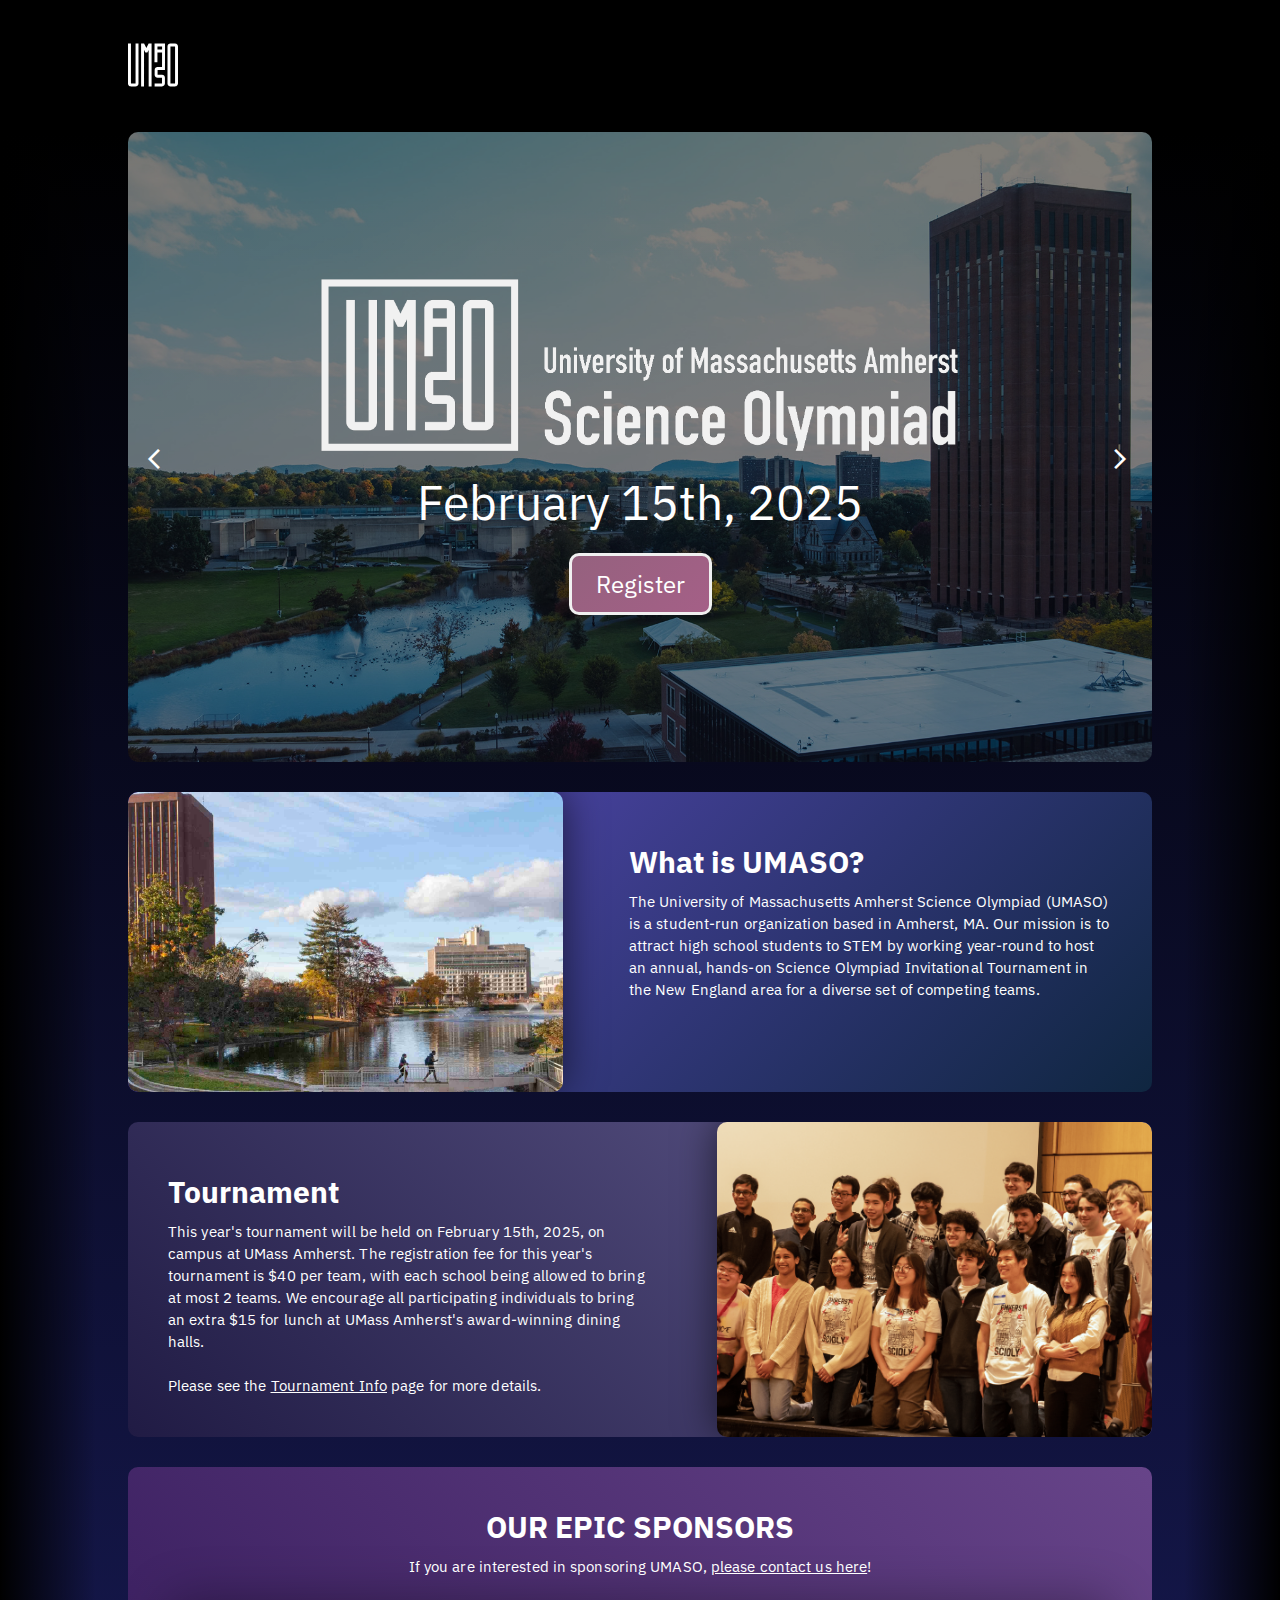
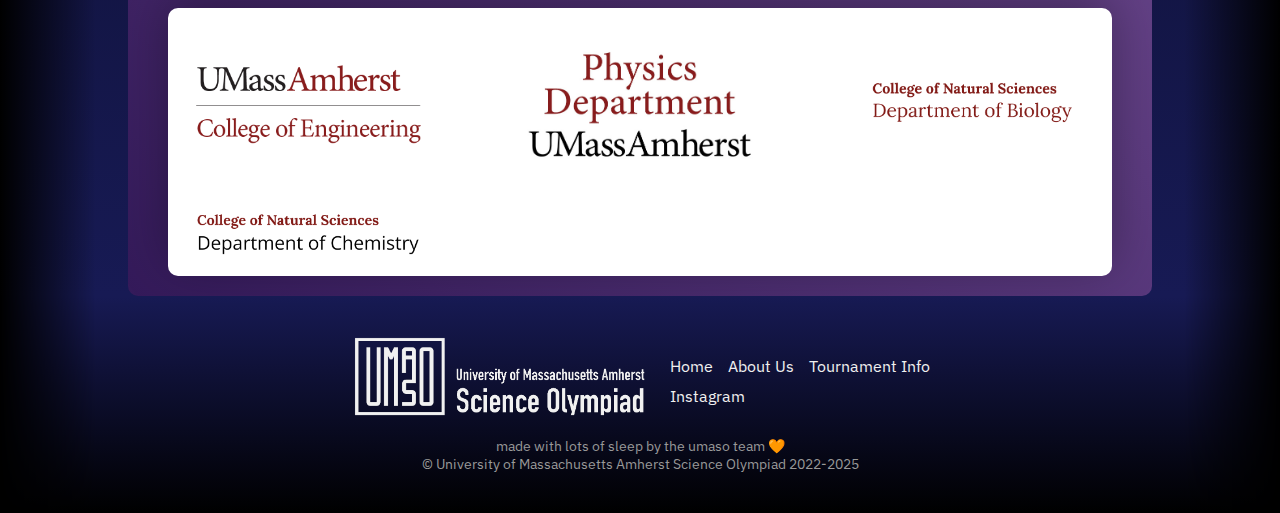
==== commit a0c47c8b: "finish buttons and styling of archive page, also fix issue with images expanding the height of split" ====
--- a/index.html
+++ b/index.html
@@ -68,7 +68,7 @@
     <section class="home-about">
         <div class="split-30-70">
             <div class="left">
-                <img src="/img/umass_pond.jpg" alt="something">
+                <!-- <img src="/img/umass_pond.jpg" alt="something"> -->
             </div>
             <div class="right">
                 <div class="spaced-content">
@@ -93,7 +93,7 @@
                 </div>
             </div>
             <div class="right">
-                <img src="/img/volunteer-min.png" alt="hi">
+                <!-- <img src="/img/volunteer-min.png" alt="hi"> -->
             </div>
         </div>
     </section>
--- a/styles/blocks.css
+++ b/styles/blocks.css
@@ -4,7 +4,7 @@
     padding: 20px 40px;
     border-radius: 10px;
     overflow: hidden;
-    margin: 0px 0px;
+    margin: 20px 0px 0px;
 }
 
 .img-block {
@@ -27,7 +27,8 @@
     flex-wrap: wrap;
     overflow: hidden;
     justify-content: space-between;
-    margin: 20px 0px;
+    align-items: stretch;
+    margin: 20px 0px 0px;
     border-radius: 10px;
 }
 
@@ -139,9 +140,10 @@
 
 .split-30-70 img, .split-70-30 img {
     max-height: 300px;
+    /* max-width: 100%; */
     width: 100%;
     object-fit: cover;
-    transform: none;
+    /* transform: none; */
 }
 
 .spaced-content {
@@ -175,6 +177,13 @@
 /*smaller sections*/
 .split-30-70 .left, .split-70-30 .right {
     order: 2;
+    background-size: cover;
+    background-position: center;
+    min-height: 300px;
+}
+
+.split-30-70 .right, .split-70-30 .left {
+    margin-bottom: 20px;
 }
 
 .section-header {
@@ -187,7 +196,7 @@
 .small-banner {
     position: relative;
     width: 100%;
-    margin-bottom: 20px;
+    margin-bottom: 30px;
 }
 
 .small-banner img {
@@ -232,11 +241,28 @@
 
 .three-column {
     display: flex;
+    /* justify-content: center; */
+    align-items: stretch;
+    flex-wrap: wrap;
+    gap: 20px;
+    flex-direction: column;
+}
+
+.three-column .column {
+    flex: 1 1 0px;
+    display: flex;
     justify-content: space-between;
+    /* justify-content: center; */
     align-items: center;
+    gap: 15px;
+    flex-direction: row;
 }
 
 @media screen and (min-width: 768px) {
+    .split-30-70 .right, .split-70-30 .left {
+        margin-bottom: 0px;
+    }
+
     .split-30-70, .split-70-30 {
         margin: 30px 0px 0px;
     }
@@ -257,11 +283,19 @@
 
     .split-30-70 img, .split-70-30 img {
         height: 100%;
-        max-height: 100%;
+        /* max-height: 380px; */
     }
 
     .spaced-content {
         padding: 40px;
+    }
+
+    .three-column {
+        flex-direction: row;
+    }
+
+    .three-column .column {
+        flex-direction: column;
     }
 }
 
--- a/styles/hero.css
+++ b/styles/hero.css
@@ -84,7 +84,7 @@
     text-align: center;
     color: white;
     z-index: 1;
-    padding: 0 20px;
+    padding: 0 40px;
 }
 .home-hero .hero-content .logo {
     margin-bottom: 1rem;
--- a/styles/index.css
+++ b/styles/index.css
@@ -62,6 +62,14 @@
     color: white;
 }
 
+.home-about .split-30-70 .left {
+    background-image: url("/img/umass_pond.jpg");
+}
+
+.home-tournament .split-70-30 .right {
+    background-image: url("/img/volunteer-min.png");
+}
+
 /* .home-tournament .split-70-30 h2 {
     color: white;
 }
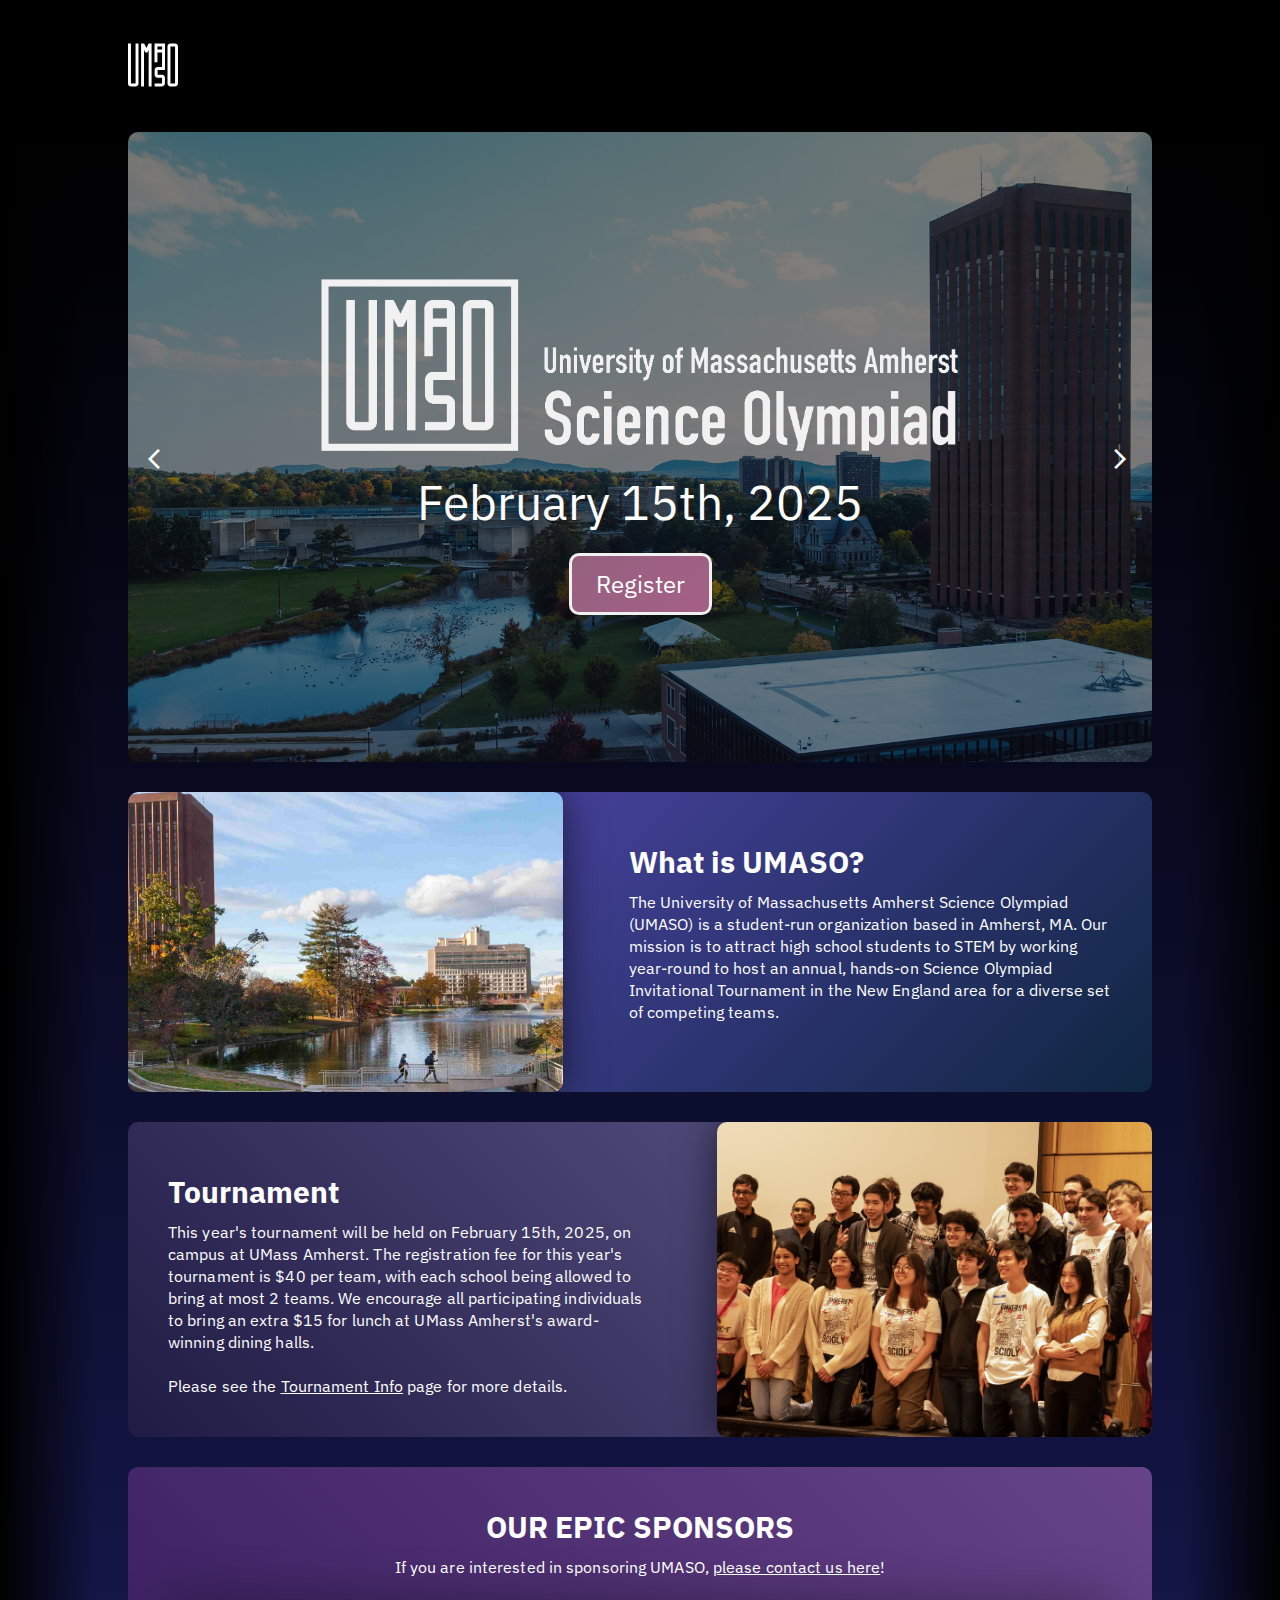
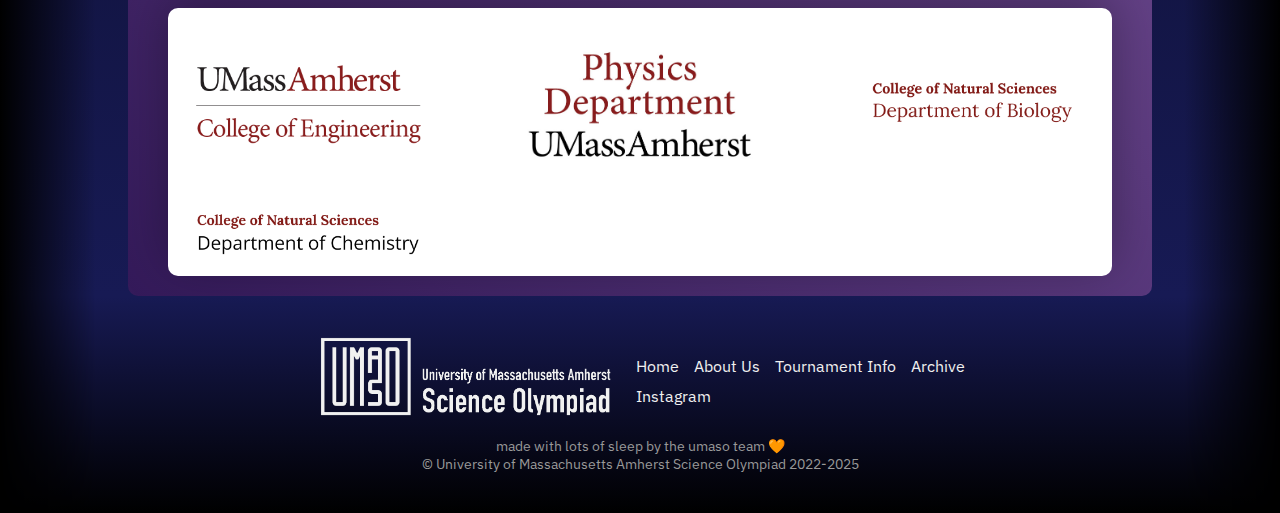
==== commit c5fe3657: "move all css into styles.css as imports, rename index.css to home.css" ====
--- a/index.html
+++ b/index.html
@@ -5,13 +5,14 @@
     <meta name="viewport" content="width=device-width, initial-scale=1.0">
     <title>UMASO</title>
     <link rel="icon" type="image/x-icon" href="/img/umaso/favicon3.png">
-    <link rel="stylesheet" href="/styles/main.css">
+    <link rel="stylesheet" href="/styles/styles.css">
+    <!-- <link rel="stylesheet" href="/styles/main.css">
     <link rel="stylesheet" href="/styles/blocks.css">
     <link rel="stylesheet" href="/styles/grids.css">
     <link rel="stylesheet" href="/styles/hero.css">
     <link rel="stylesheet" href="/styles/navbar.css">
     <link rel="stylesheet" href="/styles/footer.css">
-    <link rel="stylesheet" href="/styles/index.css">
+    <link rel="stylesheet" href="/styles/index.css"> -->
     <link rel="preconnect" href="https://fonts.googleapis.com">
     <link rel="preconnect" href="https://fonts.gstatic.com" crossorigin>
     <link rel="stylesheet" href="https://fonts.googleapis.com/css2?family=IBM+Plex+Sans:ital,wght@0,100;0,200;0,300;0,400;0,500;0,600;0,700;1,100;1,200;1,300;1,400;1,500;1,600;1,700&display=swap">
--- a/styles/styles.css
+++ b/styles/styles.css
@@ -0,0 +1,10 @@
+@import url("/styles/main.css");
+@import url("/styles/blocks.css");
+@import url("/styles/grids.css");
+@import url("/styles/navbar.css");
+@import url("/styles/footer.css");
+@import url("/styles/hero.css");
+@import url("/styles/home.css");
+@import url("/styles/about.css");
+@import url("/styles/tournament.css");
+@import url("/styles/archive.css");--- a/styles/main.css
+++ b/styles/main.css
@@ -1,3 +1,4 @@
+/* styles that apply by default to all pages */
 * {
     margin: 0;
     padding: 0;
@@ -11,7 +12,7 @@
 
 main {
     padding: 0% 5%;
-    font-size: 14px;
+    font-size: 14.5px;
 }
 
 body {
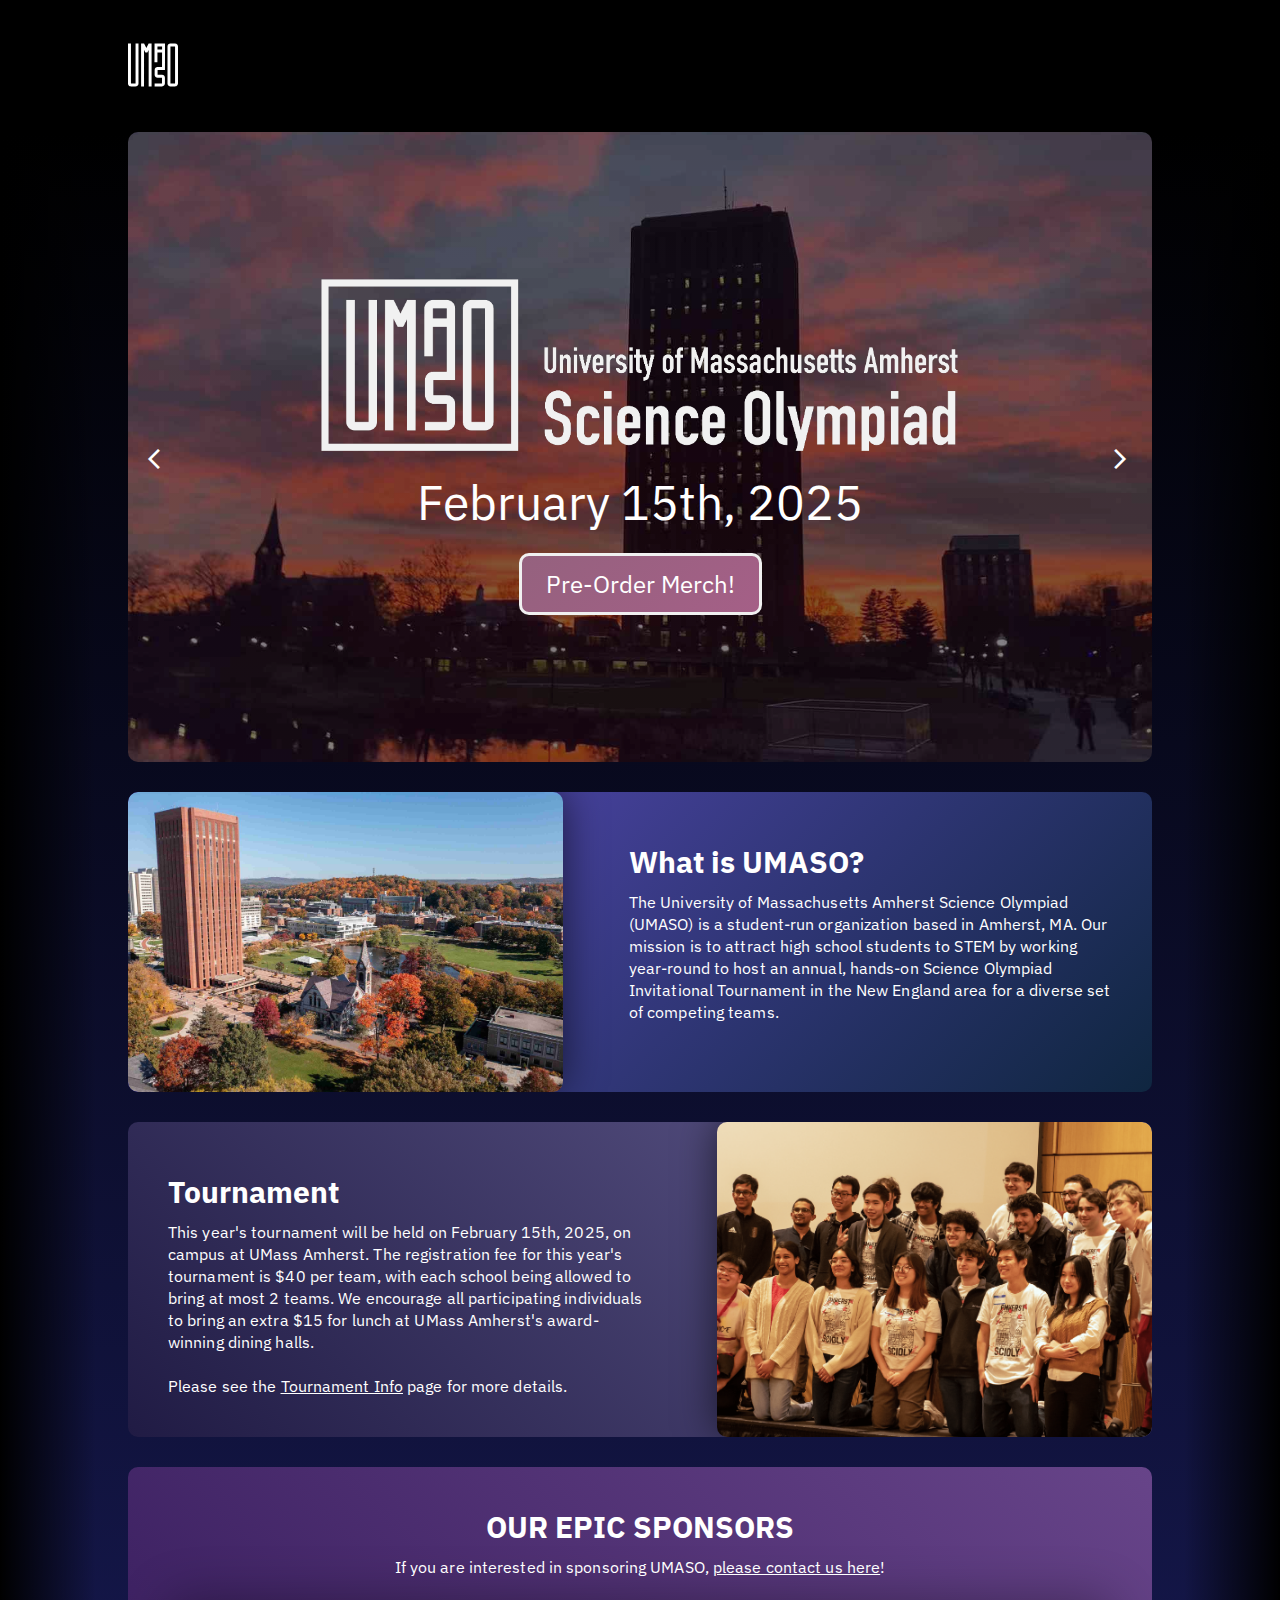
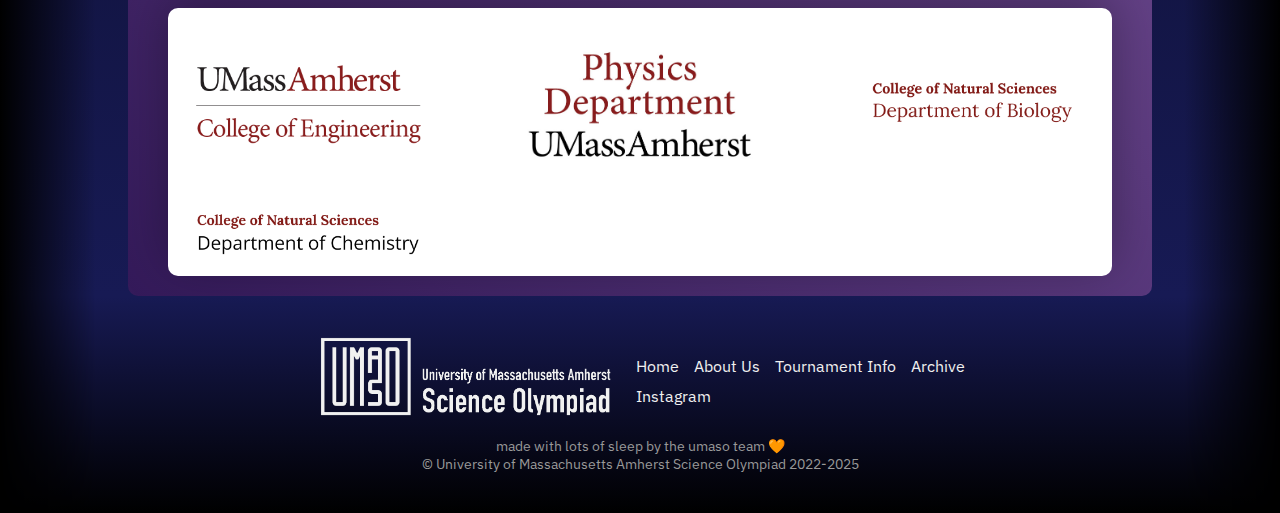
==== commit 30a6ba8a: "add new photos, add slide for merch to home page, edit photos on all pages, and general clean up" ====
--- a/index.html
+++ b/index.html
@@ -42,8 +42,11 @@
                     </div>
                 </div>
                 <div class="slide">
+                    <img src="/img/umass_sunset.jpg" alt="umass-sunset">
+                </div>
+                <!-- <div class="slide">
                     <img src="/img/banner-compressedx2.jpg" alt="umass-banner">
-                </div>
+                </div> -->
                 <div class="slide">
                     <img src="/img/umasoteampic2024.jpg" alt="umaso-team-pic">
                 </div>
--- a/styles/blocks.css
+++ b/styles/blocks.css
@@ -135,6 +135,43 @@
 .event-memebers a{
     color: rgb(174, 174, 174);
     margin-left: 1rem;
+}
+.news-feed{
+    margin: 1rem 0rem;
+    width: 70%;
+}
+.news-thumbnail{
+    background-image: url("../img/volunteer-min.png");
+    background-position: center;
+    background-size: cover;
+    /* width: 50px;
+    height: 50px; */
+    flex-basis: 20%;
+}
+.news-description{
+    flex-basis: 78%;
+    font-size: 0.8rem;
+    color: rgb(83, 80, 84);
+    position: relative;
+}
+.news-description span{
+    position: absolute;
+    right: 0; 
+    bottom: 0;
+    color: gray;
+}
+.news-post{
+    height: 100px;
+    display: flex;
+    justify-content: space-between;
+    padding: 10px;
+    background-color: #e9e8ed;
+    border-radius: 10px;
+    margin-bottom: 10px;
+    cursor: pointer;
+}
+.news-post:hover{
+    background-color: #eeeef3;
 }
 /**********************************************COMPLETED CSS*****************************************************************/
 
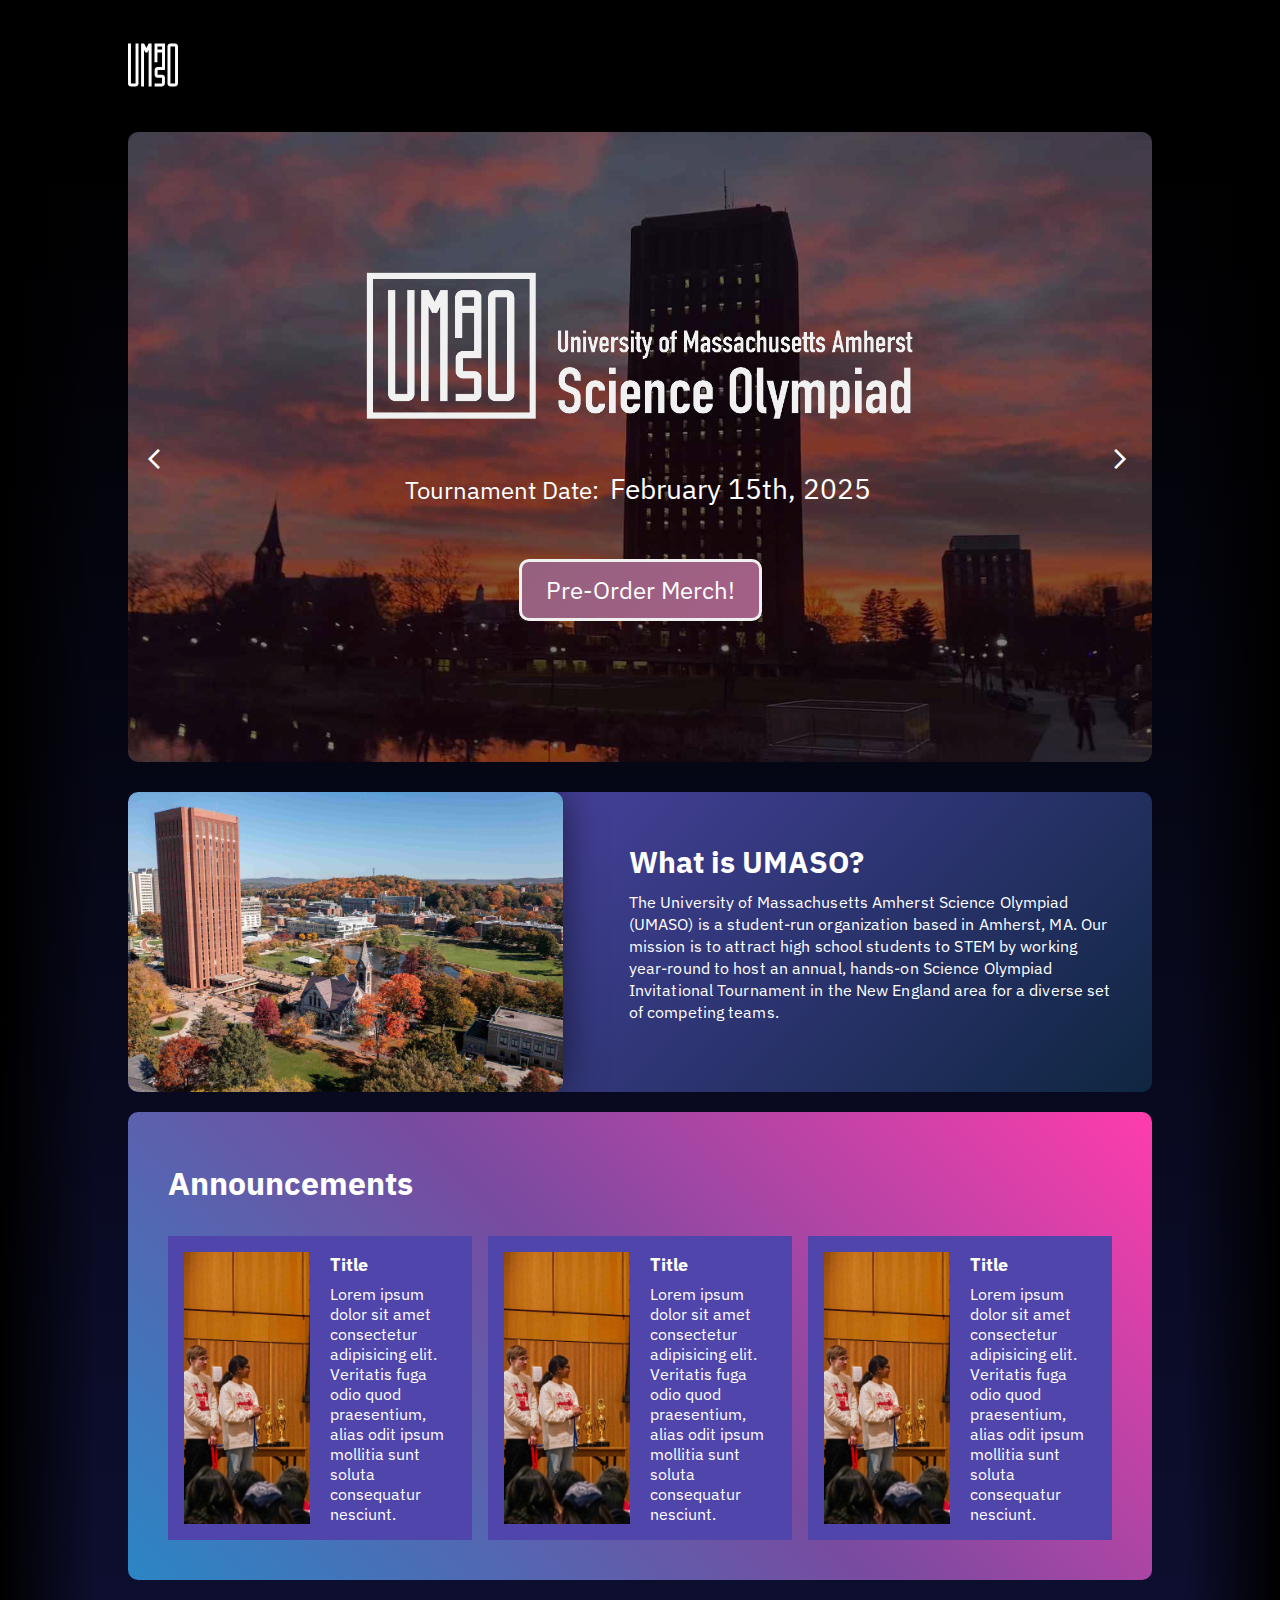
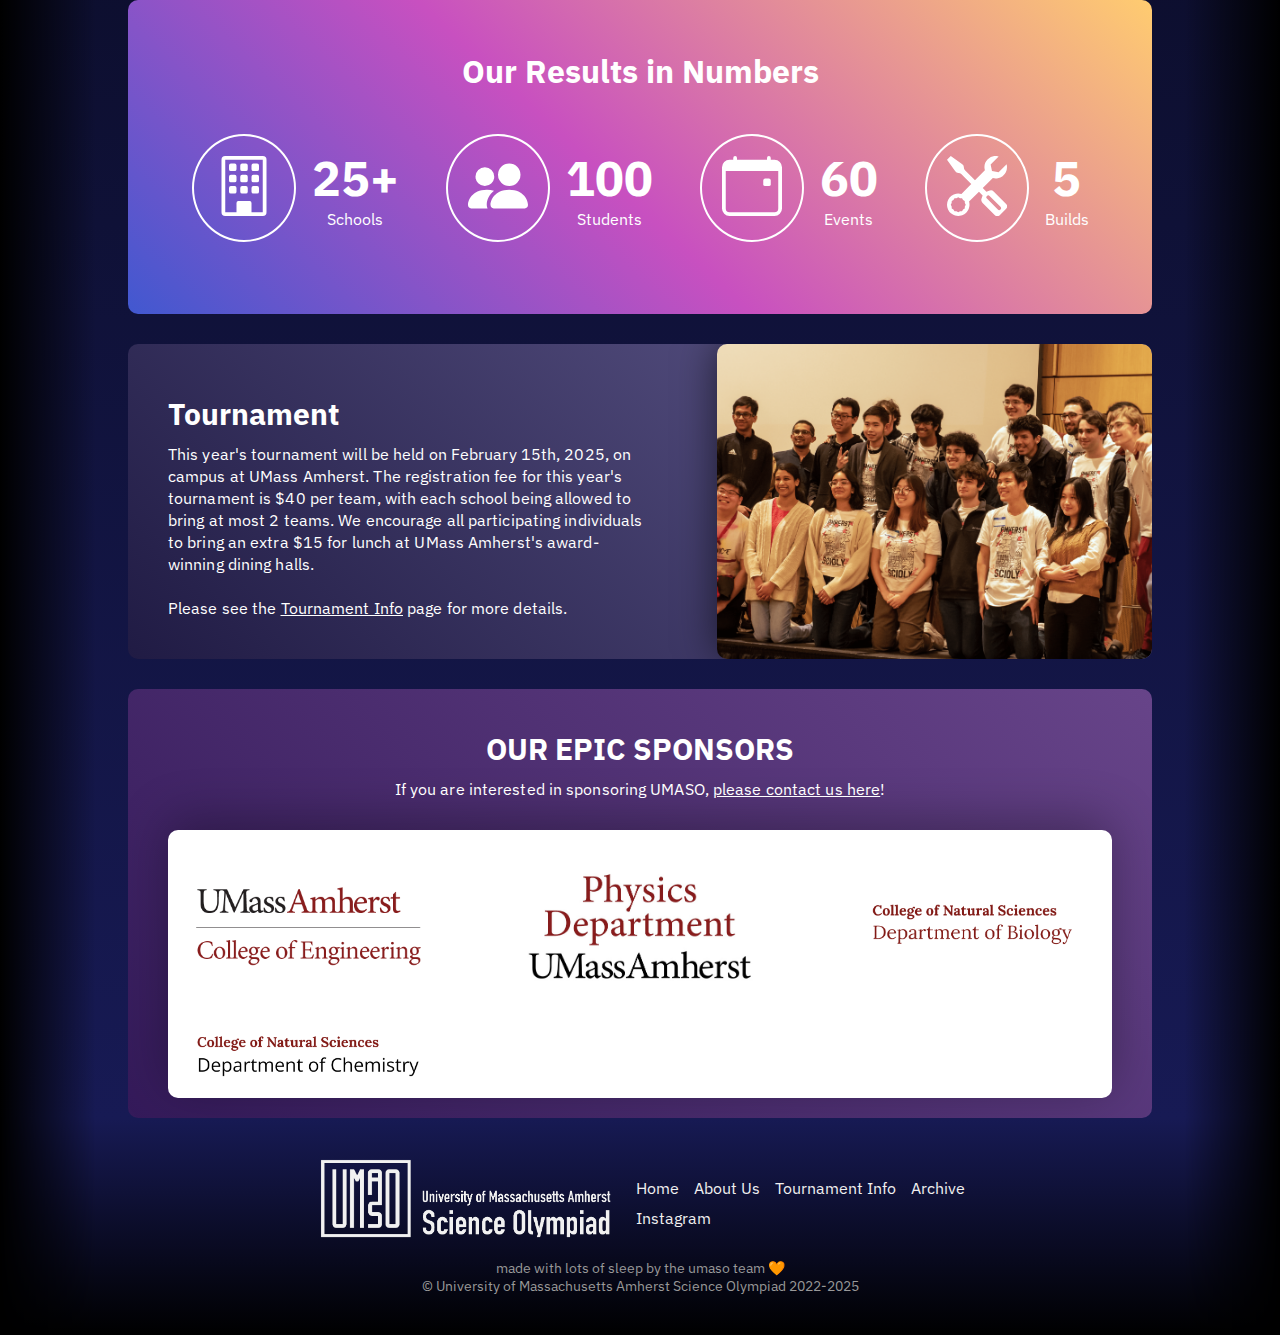
==== commit b82ea9f9: "Add news page (html, js, json), add statistics, add announcements" ====
--- a/index.html
+++ b/index.html
@@ -59,9 +59,9 @@
                 <div class="logo">
                     <img src="/img/umaso/UMASO-wordmark-transparent.png" alt="University of Massachusetts Science Olympiad">
                 </div>
-                <p>February 15th, 2025</p>
+                <p>Tournament Date: <span>February 15th, 2025</span></p>
                 <div class="cta">
-                    <a href="#" class="cta-button cta-button-fill" id="cta-btn">Register</a>
+                    <a href="#" class="cta-button cta-button-fill" id="cta-btn">Pre-Order Merch!</a>
                 </div>
 
             </div>
@@ -81,6 +81,94 @@
                 </div>
             </div>
         </div>
+    </section>
+
+    <section class="home-announcements">
+        <div class="spaced-content">
+            <h2 style="font-size: 2rem;">Announcements</h2>
+            <div class="announcement-container">
+                <div class="announcement">
+                    <div class="announcement-image" style="background-image: url('/img/awards.jpg');">
+                    </div>
+                    <div class="announcement-content">
+                    <h3>Title</h3>
+                    <p>Lorem ipsum dolor sit amet consectetur adipisicing elit. Veritatis fuga odio quod praesentium, alias odit ipsum mollitia sunt soluta consequatur nesciunt.</p>
+                    </div>
+                </div>
+                <div class="announcement">
+                    <div class="announcement-image" style="background-image: url('/img/awards.jpg');">
+                    </div>
+                    <div class="announcement-content">
+                    <h3>Title</h3>
+                    <p>Lorem ipsum dolor sit amet consectetur adipisicing elit. Veritatis fuga odio quod praesentium, alias odit ipsum mollitia sunt soluta consequatur nesciunt.</p>
+                    </div>
+                </div>
+                <div class="announcement">
+                    <div class="announcement-image" style="background-image: url('/img/awards.jpg');">
+                    </div>
+                    <div class="announcement-content">
+                    <h3>Title</h3>
+                    <p>Lorem ipsum dolor sit amet consectetur adipisicing elit. Veritatis fuga odio quod praesentium, alias odit ipsum mollitia sunt soluta consequatur nesciunt.</p>
+                    </div>
+                </div>
+            </div>
+        </div>        
+    </section>
+
+    <!-- Statistics -->
+    <section class="home-stats">
+        <div class="spaced-content">
+            <h2 style="font-size: 2rem;">Our Results in Numbers</h2>
+            <div class="stats-container">
+                <div class="single-stat">
+                    <div class="stat-icon">
+                        <svg xmlns="http://www.w3.org/2000/svg" width="70" height="70" fill="currentColor" class="bi bi-building" viewBox="0 0 16 16">
+                            <path d="M4 2.5a.5.5 0 0 1 .5-.5h1a.5.5 0 0 1 .5.5v1a.5.5 0 0 1-.5.5h-1a.5.5 0 0 1-.5-.5zm3 0a.5.5 0 0 1 .5-.5h1a.5.5 0 0 1 .5.5v1a.5.5 0 0 1-.5.5h-1a.5.5 0 0 1-.5-.5zm3.5-.5a.5.5 0 0 0-.5.5v1a.5.5 0 0 0 .5.5h1a.5.5 0 0 0 .5-.5v-1a.5.5 0 0 0-.5-.5zM4 5.5a.5.5 0 0 1 .5-.5h1a.5.5 0 0 1 .5.5v1a.5.5 0 0 1-.5.5h-1a.5.5 0 0 1-.5-.5zM7.5 5a.5.5 0 0 0-.5.5v1a.5.5 0 0 0 .5.5h1a.5.5 0 0 0 .5-.5v-1a.5.5 0 0 0-.5-.5zm2.5.5a.5.5 0 0 1 .5-.5h1a.5.5 0 0 1 .5.5v1a.5.5 0 0 1-.5.5h-1a.5.5 0 0 1-.5-.5zM4.5 8a.5.5 0 0 0-.5.5v1a.5.5 0 0 0 .5.5h1a.5.5 0 0 0 .5-.5v-1a.5.5 0 0 0-.5-.5zm2.5.5a.5.5 0 0 1 .5-.5h1a.5.5 0 0 1 .5.5v1a.5.5 0 0 1-.5.5h-1a.5.5 0 0 1-.5-.5zm3.5-.5a.5.5 0 0 0-.5.5v1a.5.5 0 0 0 .5.5h1a.5.5 0 0 0 .5-.5v-1a.5.5 0 0 0-.5-.5z"/>
+                            <path d="M2 1a1 1 0 0 1 1-1h10a1 1 0 0 1 1 1v14a1 1 0 0 1-1 1H3a1 1 0 0 1-1-1zm11 0H3v14h3v-2.5a.5.5 0 0 1 .5-.5h3a.5.5 0 0 1 .5.5V15h3z"/>
+                        </svg>
+                    </div>
+                    <div class="stat-info">
+                        <span class="stat">25+</span>
+                        <span>Schools</span>
+                    </div>
+                </div>
+                <div class="single-stat">
+                    <div class="stat-icon">
+                        <svg xmlns="http://www.w3.org/2000/svg" width="70" height="70" fill="currentColor" class="bi bi-people-fill" viewBox="0 0 16 16">
+                            <path d="M7 14s-1 0-1-1 1-4 5-4 5 3 5 4-1 1-1 1zm4-6a3 3 0 1 0 0-6 3 3 0 0 0 0 6m-5.784 6A2.24 2.24 0 0 1 5 13c0-1.355.68-2.75 1.936-3.72A6.3 6.3 0 0 0 5 9c-4 0-5 3-5 4s1 1 1 1zM4.5 8a2.5 2.5 0 1 0 0-5 2.5 2.5 0 0 0 0 5"/>
+                        </svg>
+                    </div>
+                    <div class="stat-info">
+                        <span class="stat">100</span>
+                        <span>Students</span>
+                    </div>
+                </div>
+                <div class="single-stat">
+                    <div class="stat-icon">
+                        <svg xmlns="http://www.w3.org/2000/svg" width="70" height="70" fill="currentColor" class="bi bi-calendar-event" viewBox="0 0 16 16">
+                            <path d="M11 6.5a.5.5 0 0 1 .5-.5h1a.5.5 0 0 1 .5.5v1a.5.5 0 0 1-.5.5h-1a.5.5 0 0 1-.5-.5z"/>
+                            <path d="M3.5 0a.5.5 0 0 1 .5.5V1h8V.5a.5.5 0 0 1 1 0V1h1a2 2 0 0 1 2 2v11a2 2 0 0 1-2 2H2a2 2 0 0 1-2-2V3a2 2 0 0 1 2-2h1V.5a.5.5 0 0 1 .5-.5M1 4v10a1 1 0 0 0 1 1h12a1 1 0 0 0 1-1V4z"/>
+                          </svg>
+                    </div>
+                    <div class="stat-info">
+                        <span class="stat">60</span>
+                        <span>Events</span>
+                    </div>
+                </div>
+                <div class="single-stat">
+                    <div class="stat-icon">
+                        <svg xmlns="http://www.w3.org/2000/svg" width="70" height="70" fill="currentColor" class="bi bi-tools" viewBox="0 0 16 16">
+                            <path d="M1 0 0 1l2.2 3.081a1 1 0 0 0 .815.419h.07a1 1 0 0 1 .708.293l2.675 2.675-2.617 2.654A3.003 3.003 0 0 0 0 13a3 3 0 1 0 5.878-.851l2.654-2.617.968.968-.305.914a1 1 0 0 0 .242 1.023l3.27 3.27a.997.997 0 0 0 1.414 0l1.586-1.586a.997.997 0 0 0 0-1.414l-3.27-3.27a1 1 0 0 0-1.023-.242L10.5 9.5l-.96-.96 2.68-2.643A3.005 3.005 0 0 0 16 3q0-.405-.102-.777l-2.14 2.141L12 4l-.364-1.757L13.777.102a3 3 0 0 0-3.675 3.68L7.462 6.46 4.793 3.793a1 1 0 0 1-.293-.707v-.071a1 1 0 0 0-.419-.814zm9.646 10.646a.5.5 0 0 1 .708 0l2.914 2.915a.5.5 0 0 1-.707.707l-2.915-2.914a.5.5 0 0 1 0-.708M3 11l.471.242.529.026.287.445.445.287.026.529L5 13l-.242.471-.026.529-.445.287-.287.445-.529.026L3 15l-.471-.242L2 14.732l-.287-.445L1.268 14l-.026-.529L1 13l.242-.471.026-.529.445-.287.287-.445.529-.026z"/>
+                        </svg>
+                    </div>
+                    <div class="stat-info">
+                        <span class="stat">5</span>
+                        <span>Builds</span>
+                    </div>
+                </div>
+            </div>
+        </div>
+        
     </section>
 
     <!-- tournament info -->
--- a/styles/blocks.css
+++ b/styles/blocks.css
@@ -135,43 +135,6 @@
 .event-memebers a{
     color: rgb(174, 174, 174);
     margin-left: 1rem;
-}
-.news-feed{
-    margin: 1rem 0rem;
-    width: 70%;
-}
-.news-thumbnail{
-    background-image: url("../img/volunteer-min.png");
-    background-position: center;
-    background-size: cover;
-    /* width: 50px;
-    height: 50px; */
-    flex-basis: 20%;
-}
-.news-description{
-    flex-basis: 78%;
-    font-size: 0.8rem;
-    color: rgb(83, 80, 84);
-    position: relative;
-}
-.news-description span{
-    position: absolute;
-    right: 0; 
-    bottom: 0;
-    color: gray;
-}
-.news-post{
-    height: 100px;
-    display: flex;
-    justify-content: space-between;
-    padding: 10px;
-    background-color: #e9e8ed;
-    border-radius: 10px;
-    margin-bottom: 10px;
-    cursor: pointer;
-}
-.news-post:hover{
-    background-color: #eeeef3;
 }
 /**********************************************COMPLETED CSS*****************************************************************/
 
--- a/styles/hero.css
+++ b/styles/hero.css
@@ -87,13 +87,27 @@
     padding: 0 40px;
 }
 .home-hero .hero-content .logo {
-    margin-bottom: 1rem;
+    width: 60%;
+    margin-bottom: 3rem;
     margin-left: auto;
     margin-right: auto;
 }
+/* **************************ADDED CSS******************************************* */
+
+.home-hero .hero-content span{
+font-size:1.75rem;
+/* background: #642B73;   */
+padding: 5px;
+border-radius: 10px;
+margin-top: 0.5rem;
+/* background: -webkit-linear-gradient(to right, #C6426E, #642B73);  
+background: linear-gradient(to right, #C6426E, #642B73);  */
+}
+/* ***************************COMPLETED CSS************************************* */
+
 .home-hero .hero-content p {
-    font-size: 3rem;
-    margin-bottom: 1rem;
+    font-size: 1.5rem;
+    margin-bottom: 3rem;
 }
 .home-hero .hero-content .cta {
     text-align: center;
